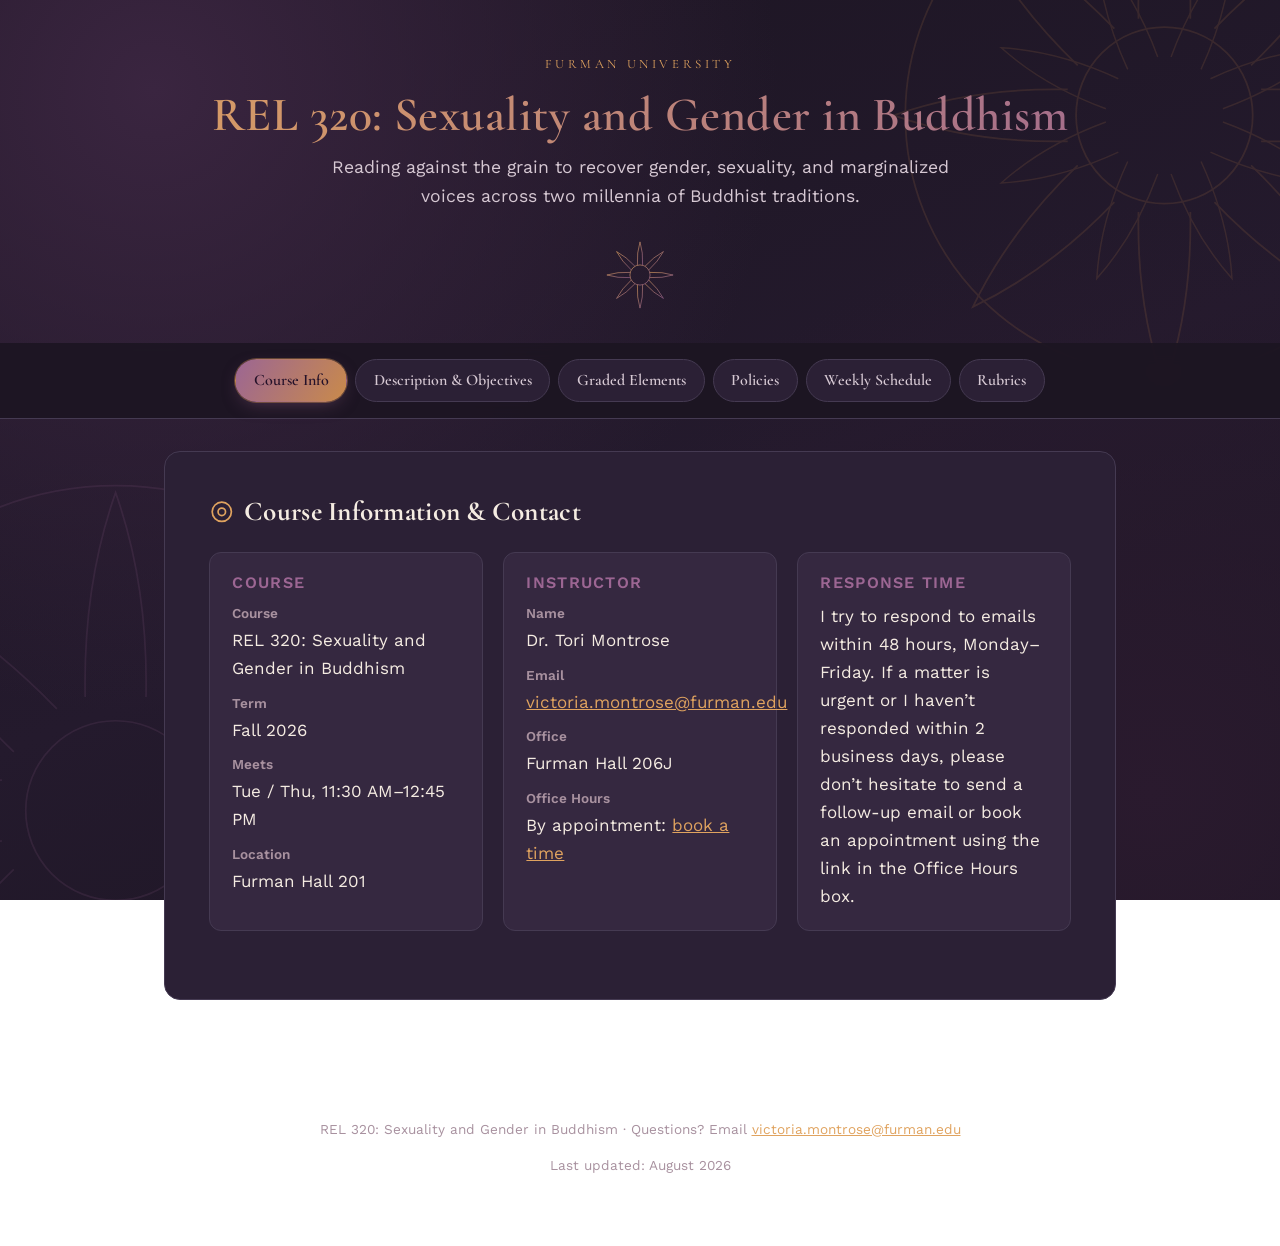
==== index.html @ c79bbfac "Highlight due-date mentions in yellow; change header label to Furman University" ====
<!DOCTYPE html>
<html lang="en">
<head>
<meta charset="UTF-8">
<meta name="viewport" content="width=device-width, initial-scale=1.0">
<title>REL 320: Sexuality and Gender in Buddhism — Course Syllabus</title>
<meta name="description" content="Syllabus for REL 320: Sexuality and Gender in Buddhism, Fall 2026.">

<link rel="preconnect" href="https://fonts.googleapis.com">
<link rel="preconnect" href="https://fonts.gstatic.com" crossorigin>
<link href="https://fonts.googleapis.com/css2?family=Cormorant+Garamond:wght@500;600;700&family=Work+Sans:wght@400;500;600&display=swap" rel="stylesheet">

<link rel="stylesheet" href="css/styles.css">
</head>
<body>

<a class="skip-link" href="#main-content">Skip to main content</a>

<!-- Decorative background: a layered lotus motif rendered as restrained
     line art. Purely visual, hidden from assistive tech. -->
<div class="mandala-decor" aria-hidden="true">
  <svg class="m1" viewBox="0 0 200 200" xmlns="http://www.w3.org/2000/svg" fill="none" stroke="currentColor" stroke-width="0.6">
    <circle cx="100" cy="100" r="30"/>
    <g>
      <path d="M91.20 67.16 Q90.54 34.78 100.00 8.00 Q109.46 34.78 108.80 67.16"/>
      <path d="M117.00 70.56 Q139.43 47.20 165.05 34.95 Q152.80 60.57 129.44 83.00"/>
      <path d="M132.84 91.20 Q165.22 90.54 192.00 100.00 Q165.22 109.46 132.84 108.80"/>
      <path d="M129.44 117.00 Q152.80 139.43 165.05 165.05 Q139.43 152.80 117.00 129.44"/>
      <path d="M108.80 132.84 Q109.46 165.22 100.00 192.00 Q90.54 165.22 91.20 132.84"/>
      <path d="M83.00 129.44 Q60.57 152.80 34.95 165.05 Q47.20 139.43 70.56 117.00"/>
      <path d="M67.16 108.80 Q34.78 109.46 8.00 100.00 Q34.78 90.54 67.16 91.20"/>
      <path d="M70.56 83.00 Q47.20 60.57 34.95 34.95 Q60.57 47.20 83.00 70.56"/>
    </g>
    <g stroke-width="0.5">
      <path d="M102.26 80.13 Q109.95 59.19 122.96 44.57 Q121.82 64.11 112.45 84.35"/>
      <path d="M115.65 87.55 Q135.89 78.18 155.43 77.04 Q140.81 90.05 119.87 97.74"/>
      <path d="M119.87 102.26 Q140.81 109.95 155.43 122.96 Q135.89 121.82 115.65 112.45"/>
      <path d="M112.45 115.65 Q121.82 135.89 122.96 155.43 Q109.95 140.81 102.26 119.87"/>
      <path d="M97.74 119.87 Q90.05 140.81 77.04 155.43 Q78.18 135.89 87.55 115.65"/>
      <path d="M84.35 112.45 Q64.11 121.82 44.57 122.96 Q59.19 109.95 80.13 102.26"/>
      <path d="M80.13 97.74 Q59.19 90.05 44.57 77.04 Q64.11 78.18 84.35 87.55"/>
      <path d="M87.55 84.35 Q78.18 64.11 77.04 44.57 Q90.05 59.19 97.74 80.13"/>
    </g>
    <circle cx="100" cy="100" r="88"/>
  </svg>
  <svg class="m2" viewBox="0 0 200 200" xmlns="http://www.w3.org/2000/svg" fill="none" stroke="currentColor" stroke-width="0.5">
    <circle cx="100" cy="100" r="26"/>
    <g>
      <path d="M91.20 67.16 Q90.54 34.78 100.00 8.00 Q109.46 34.78 108.80 67.16"/>
      <path d="M117.00 70.56 Q139.43 47.20 165.05 34.95 Q152.80 60.57 129.44 83.00"/>
      <path d="M132.84 91.20 Q165.22 90.54 192.00 100.00 Q165.22 109.46 132.84 108.80"/>
      <path d="M129.44 117.00 Q152.80 139.43 165.05 165.05 Q139.43 152.80 117.00 129.44"/>
      <path d="M108.80 132.84 Q109.46 165.22 100.00 192.00 Q90.54 165.22 91.20 132.84"/>
      <path d="M83.00 129.44 Q60.57 152.80 34.95 165.05 Q47.20 139.43 70.56 117.00"/>
      <path d="M67.16 108.80 Q34.78 109.46 8.00 100.00 Q34.78 90.54 67.16 91.20"/>
      <path d="M70.56 83.00 Q47.20 60.57 34.95 34.95 Q60.57 47.20 83.00 70.56"/>
    </g>
    <circle cx="100" cy="100" r="94"/>
  </svg>
</div>

<header class="site-header">
  <span class="site-header__eyebrow">Furman University</span>
  <h1>REL 320: Sexuality and Gender in Buddhism</h1>
  <p class="subtitle">Reading against the grain to recover gender, sexuality, and marginalized voices across two millennia of Buddhist traditions.</p>

  <svg class="ring-divider" viewBox="0 0 100 100" aria-hidden="true" xmlns="http://www.w3.org/2000/svg" fill="none" stroke="url(#lotusGrad)" stroke-width="1">
    <defs>
      <linearGradient id="lotusGrad" x1="0" y1="0" x2="1" y2="1">
        <stop offset="0%" stop-color="#e0a35f"/>
        <stop offset="100%" stop-color="#9c6693"/>
      </linearGradient>
    </defs>
    <circle cx="50" cy="50" r="14"/>
    <path d="M46.38 36.48 Q45.47 18.73 50.00 4.00 Q54.53 18.73 53.62 36.48"/>
    <path d="M57.00 37.88 Q68.91 24.68 82.53 17.47 Q75.32 31.09 62.12 43.00"/>
    <path d="M63.52 46.38 Q81.27 45.47 96.00 50.00 Q81.27 54.53 63.52 53.62"/>
    <path d="M62.12 57.00 Q75.32 68.91 82.53 82.53 Q68.91 75.32 57.00 62.12"/>
    <path d="M53.62 63.52 Q54.53 81.27 50.00 96.00 Q45.47 81.27 46.38 63.52"/>
    <path d="M43.00 62.12 Q31.09 75.32 17.47 82.53 Q24.68 68.91 37.88 57.00"/>
    <path d="M36.48 53.62 Q18.73 54.53 4.00 50.00 Q18.73 45.47 36.48 46.38"/>
    <path d="M37.88 43.00 Q24.68 31.09 17.47 17.47 Q31.09 24.68 43.00 37.88"/>
  </svg>
</header>

<!-- Tab navigation: WAI-ARIA tabs pattern. Arrow keys / Home / End move focus. -->
<nav class="tabs-nav" role="tablist" aria-label="Syllabus sections">
  <button type="button" role="tab" id="tab-info" aria-controls="panel-info" aria-selected="true" data-hash="info" tabindex="0" class="tab-btn">Course Info</button>
  <button type="button" role="tab" id="tab-description" aria-controls="panel-description" aria-selected="false" data-hash="description" tabindex="-1" class="tab-btn">Description &amp; Objectives</button>
  <button type="button" role="tab" id="tab-graded" aria-controls="panel-graded" aria-selected="false" data-hash="graded" tabindex="-1" class="tab-btn">Graded Elements</button>
  <button type="button" role="tab" id="tab-policies" aria-controls="panel-policies" aria-selected="false" data-hash="policies" tabindex="-1" class="tab-btn">Policies</button>
  <button type="button" role="tab" id="tab-schedule" aria-controls="panel-schedule" aria-selected="false" data-hash="schedule" tabindex="-1" class="tab-btn">Weekly Schedule</button>
  <button type="button" role="tab" id="tab-rubrics" aria-controls="panel-rubrics" aria-selected="false" data-hash="rubrics" tabindex="-1" class="tab-btn">Rubrics</button>
</nav>

<main id="main-content">

  <!-- ============================= TAB 1: COURSE INFO ============================= -->
  <section id="panel-info" class="tab-panel" role="tabpanel" aria-labelledby="tab-info" tabindex="0">
    <h2>
      <svg class="icon" viewBox="0 0 24 24" aria-hidden="true" fill="none" stroke="currentColor" stroke-width="1.6"><circle cx="12" cy="12" r="9"/><circle cx="12" cy="12" r="3.5"/></svg>
      Course Information &amp; Contact
    </h2>

    <div class="info-grid">
      <div class="info-card">
        <h3>Course</h3>
        <dl>
          <dt>Course</dt>
          <dd>REL 320: Sexuality and Gender in Buddhism</dd>
          <dt>Term</dt>
          <dd>Fall 2026</dd>
          <dt>Meets</dt>
          <dd>Tue / Thu, 11:30 AM&ndash;12:45 PM</dd>
          <dt>Location</dt>
          <dd>Furman Hall 201</dd>
        </dl>
      </div>

      <div class="info-card">
        <h3>Instructor</h3>
        <dl>
          <dt>Name</dt>
          <dd>Dr. Tori Montrose</dd>
          <dt>Email</dt>
          <dd><a href="mailto:victoria.montrose@furman.edu">victoria.montrose@furman.edu</a></dd>
          <dt>Office</dt>
          <dd>Furman Hall 206J</dd>
          <dt>Office Hours</dt>
          <dd>By appointment: <a href="https://vmontrose.youcanbook.me/">book a time</a></dd>
        </dl>
      </div>

      <div class="info-card">
        <h3>Response Time</h3>
        <p>I try to respond to emails within 48 hours, Monday&ndash;Friday. If a matter is urgent or I haven&rsquo;t responded within 2 business days, please don&rsquo;t hesitate to send a follow-up email or book an appointment using the link in the Office Hours box.</p>
      </div>
    </div>
  </section>

  <!-- ===================== TAB 2: DESCRIPTION & OBJECTIVES ===================== -->
  <section id="panel-description" class="tab-panel" role="tabpanel" aria-labelledby="tab-description" tabindex="0" hidden>
    <h2>
      <svg class="icon" viewBox="0 0 24 24" aria-hidden="true" fill="none" stroke="currentColor" stroke-width="1.6"><path d="M4 5h16M4 12h16M4 19h10"/></svg>
      Course Description &amp; Learning Outcomes
    </h2>

    <h3>Course Description</h3>
    <p>This course explores cultural, social, philosophical, and historical dimensions of sexuality and gender within Buddhist traditions across the globe. We examine sutras, novels, poetry, biographies, memoirs, art, and film that span over two millennia to investigate Buddhist approaches to gender and gender roles, understandings of femininity and masculinity, views on the body, ideas about family structures, desire, and sexuality. This course will also look at how contemporary Buddhists of color and LGBTQI+ Buddhists have grappled with issues of intersectionality and no-self in terms of their own identities. Examining these topics will often require us to read &ldquo;against the grain&rdquo; in order to mine for marginalized voices. Some guiding questions include: how does Buddhism reinforce, affirm, challenge, or complicate gender roles and understandings of sexuality in the broader cultural context? How are the Buddhist struggle for liberation and women&rsquo;s struggle for liberation from inequality and patriarchal oppression interconnected?</p>
    <p><em>Note: Prior coursework in Buddhism is not required to be successful in this course. We will be reviewing Buddhism&rsquo;s basic ideas and timeline of its development in the first few weeks of the course.</em></p>

    <h3>Course Texts</h3>
    <ul>
      <li><strong>Required:</strong> Alice Collett. <em>I Hear Her Words: An Introduction to Women in Buddhism</em>.</li>
      <li><strong>Recommended:</strong> C. Pierce Salguero. <a href="https://www.penguinrandomhouse.com/books/691081/buddhish-by-c-pierce-salguero/"><em>Buddhish: A Guide to the 20 Most Important Buddhist Ideas for the Curious and Skeptical</em></a>.</li>
    </ul>

    <h3>Learning Outcomes</h3>
    <ul class="obj-list">
      <li>We will be able to explain foundational aspects of Buddhism&rsquo;s central ideas &mdash; including ethics, liberatory frameworks, and practices &mdash; with an appreciation for the internal diversity of Buddhism in its various historical and global expressions.</li>
      <li>Using tools from a variety of disciplines used by Buddhist Studies scholars, we will be able to analyze, summarize, and compare Buddhist &ldquo;texts&rdquo; (a &ldquo;text&rdquo; includes practices, sites, and material objects), with a particular focus on the way in which gender and sexuality are represented, constructed, and reinforced within these texts.</li>
      <li>We will be able to articulate ways in which Buddhism reinforces, affirms, challenges, or complicates gender roles and understandings of sexuality in the broader cultural context Buddhism finds itself in.</li>
      <li>We will engage in critical self-reflection on our understanding and perception of Buddhism, gender, and sexuality as concepts and identify changes to that understanding over time, ultimately enhancing our ability to dialogue with members of different cultural and religious traditions.</li>
    </ul>
  </section>

  <!-- ===================== TAB 3: GRADED ELEMENTS ===================== -->
  <section id="panel-graded" class="tab-panel" role="tabpanel" aria-labelledby="tab-graded" tabindex="0" hidden>
    <h2>
      <svg class="icon" viewBox="0 0 24 24" aria-hidden="true" fill="none" stroke="currentColor" stroke-width="1.6"><path d="M4 19V5m5 14V9m5 10V3m5 16v-6"/></svg>
      Graded Elements
    </h2>
    <p class="lede">How your final grade is calculated, and what each element involves.</p>

    <h3>Grade Breakdown</h3>
    <div class="table-scroll">
      <table>
        <caption>Weighting of graded components toward your final course grade</caption>
        <thead>
          <tr><th scope="col">Component</th><th scope="col" class="num">Weight</th></tr>
        </thead>
        <tbody>
          <tr><td>Attendance and Engagement</td><td class="num">20%</td></tr>
          <tr><td>Engagement with Readings on Perusall</td><td class="num">15%</td></tr>
          <tr><td>Quizzes (3 &times; 10%)</td><td class="num">30%</td></tr>
          <tr><td>Reading and Reflection Journal (RRJ)</td><td class="num">15%</td></tr>
          <tr><td>Bhikkuni Ordination Game &mdash; Roles and Reflection Paper</td><td class="num">20%</td></tr>
        </tbody>
      </table>
    </div>

    <h3>Element Descriptions</h3>

    <div class="policy-block">
      <h3>Attendance and Engagement &mdash; 20%</h3>
      <p>Every semester of this course is unique to the combination of students that comprise it. For this reason, your presence is an essential part of the learning experience for yourself and all of us in the room with you. This course requires you to come prepared to share your questions, struggles, and ideas surrounding the readings and content we cover. Each student is expected to actively participate in all activities and discussions. There are several ways to demonstrate engagement including small group discussions, taking notes, large group discussions, polls. See the <a href="#policies">Policies tab</a> and the <a href="#rubrics">Engagement Rubric</a>.</p>
    </div>

    <div class="policy-block accent-plum">
      <h3>Engagement with Readings on Perusall &mdash; 15%</h3>
      <p>In addition to the course textbook, weekly readings will be posted to Perusall, which can be accessed through the course Moodle page. Prior to class, you will annotate the day&rsquo;s assigned reading with your comments, questions, observations, and reflections. Perusall comments are time stamped and must be made <strong>by 9pm the evening prior to class</strong> to receive credit. I value the quality of the annotation more than the quantity of annotations you make. Thoughtful responses to classmates&rsquo; comments or questions are also welcomed.</p>
    </div>

    <div class="policy-block">
      <h3>Quizzes &mdash; 30% (3 &times; 10%)</h3>
      <p>Quizzes are given in class (SOAR students should coordinate accommodated testing arrangements in advance). The quizzes change shape over the course of the term. The first quiz will be more multiple choice and term IDs; the second quiz and beyond will include those earlier elements but will also include text/image analysis and short answer/essay. A week before each quiz, you will be given a sheet with guidelines for how best to prepare for the upcoming quiz. Quiz 3 is the final quiz of the term; there is no separate quiz during the scheduled final exam period.</p>
    </div>

    <div class="policy-block accent-plum">
      <h3>Reading and Reflection Journal (RRJ) &mdash; 15%</h3>
      <p>A mix of in-class and at-home short written responses to a prompt about the readings. They will frame your thinking about the readings and help prepare you for in-class discussion or reflect on your learning. Bring your journal to class every day we meet. Unless you have an accommodation, these journals will be handwritten. Journals will be collected every few weeks to check for completion and graded for quality twice this semester. <strong>To be considered complete, each entry must be a minimum of 8 sentences long and must address the prompt.</strong> RRJs missed due to absence can be made up upon return to class. See the <a href="#rubrics">RRJ Rubric</a> for more about expectations.</p>
    </div>

    <div class="policy-block">
      <h3>Bhikkuni Ordination Game &mdash; Roles and Reflection Paper &mdash; 20%</h3>
      <p class="tbd">[Add details about this element here.]</p>
    </div>
  </section>

  <!-- ============================= TAB 4: POLICIES ============================= -->
  <section id="panel-policies" class="tab-panel" role="tabpanel" aria-labelledby="tab-policies" tabindex="0" hidden>
    <h2>
      <svg class="icon" viewBox="0 0 24 24" aria-hidden="true" fill="none" stroke="currentColor" stroke-width="1.6"><path d="M12 3l7 3v6c0 4.5-3 7.5-7 9-4-1.5-7-4.5-7-9V6l7-3z"/></svg>
      Course Policies
    </h2>
    <p class="lede">Please read these carefully &mdash; they explain how the class runs day to day.</p>

    <div class="policy-block">
      <h3>Commitment to an Inclusive and Accessible Learning Environment</h3>
      <p>In the spirit of Universal Design for Learning, I will strive to provide an environment that is equitable and conducive to achievement and learning for all students. I ask that we all be respectful of diverse opinions and of all class members, regardless of personal attribute, and that we all use inclusive language in written and oral work. I encourage persons with Student Office for Accessibility Resources (SOAR) accommodations or other needs that may impact your performance to meet with me promptly to make a plan for the semester.</p>
    </div>

    <div class="policy-block accent-plum">
      <h3>Policies on Absences and Late Submissions</h3>
      <p>Students are allowed <strong>3 free absences</strong> (roughly 10% of the total number of classes) regardless of the reason. I do not need you to email me or provide an explanation for these absences. These include absences due to illnesses, personal loss, athletics, religious observances, or any other reason. After 3 absences, your attendance and participation grade will be negatively impacted.</p>
      <p><strong>Late submissions</strong> following absences must be submitted on the day of return to class. Otherwise, late submissions of assignments or quizzes may be accepted for partial credit depending on the circumstances.</p>
    </div>

    <div class="policy-block">
      <h3>Statement on Academic Integrity</h3>
      <p>Per <a href="https://policies.furman.edu//view.php?policy=584">Section 121.5 of Furman&rsquo;s University Policy</a>, &ldquo;All forms of academic misconduct including cheating, plagiarism, misrepresentation, and unacceptable collaboration are violations of Furman&rsquo;s academic integrity standard. Examples and explanations may be found elsewhere in official university documents (e.g., The Student Handbook and the academic integrity portion of the Furman University website).&rdquo;</p>
      <p><strong>Please note:</strong> Students who are suspected of submitting writing produced in any part by an AI system will be subjected to review by the Academic Discipline Committee. For more information on Generative Artificial Intelligence use in this class, see the Use of Generative Artificial Intelligence (AI) policy below.</p>
      <p><strong>Note:</strong> Typed assignments must be drafted in a word processor such as Microsoft Word (using the Auto Save to OneDrive feature) or Google Docs that records the document&rsquo;s time-stamped edit history. This edit history, along with TurnItIn&rsquo;s AI detection software, are some of the tools used in assessing cases of AI-related academic integrity concerns. Accordingly, the use of Grammarly and other word processors that rely heavily on AI-based writing suggestions is strongly discouraged.</p>
      <p>It is always better to get a zero on an assignment rather than submitting something that violates the university&rsquo;s academic integrity policy, which usually results in far worse consequences.</p>
    </div>

    <div class="policy-block accent-plum">
      <h3>Course Activity Recordings</h3>
      <p>Furman University prohibits the recording of classes by students without obtaining prior, written permission of the instructor, except in cases where Furman permits a qualified student with a documented disability to record classes as a reasonable accommodation. Students are advised of this policy in the Student Handbook. Under no circumstances should recorded classes be used in any way that denigrates and/or decontextualizes the instructor or any student whose class remarks are recorded. Unauthorized dissemination of any recorded classroom proceedings, including distribution for compensation, is strictly prohibited. The improper sharing of recorded material by students or others may constitute a violation of U.S. copyright law and is a violation of campus policy.</p>
    </div>

    <div class="policy-block">
      <h3>Use of Generative Artificial Intelligence (AI)</h3>
      <p>This is a &ldquo;No, But&rdquo; course. This means that generative AI tools are <strong>generally prohibited</strong> unless explicitly permitted for specific assignments or activities.</p>
      <ul>
        <li>AI tools cannot be used to generate anything, in part or in whole, that is submitted with a student&rsquo;s name on it for credit, unless the instructor explicitly permits it for an assignment.</li>
        <li>Specific assignments may incorporate AI tools for specific learning objectives.</li>
        <li>When AI use is allowed, assignment instructions will identify which tools are allowed and to what extent they may be used.</li>
        <li>In cases of uncertainty, students should assume that no AI tool is allowed.</li>
      </ul>
      <p><strong>When AI is NOT Permitted:</strong></p>
      <p>Generative AI tools that write text for you (such as ChatGPT, Microsoft Copilot, and Canva) are prohibited for these assignments. Violations will be considered academic misconduct.</p>
      <p><strong>When AI IS Permitted:</strong></p>
      <p>If AI use is permitted for a specific assignment or activity, it will be clearly stated in the assignment or activity instructions. These instructions will specify:</p>
      <ul>
        <li>What AI tools you may use</li>
        <li>How you may use them</li>
        <li>How you must acknowledge your use</li>
      </ul>
      <p>Even when AI is permitted:</p>
      <ul>
        <li>You are responsible for verifying the accuracy of any AI-generated content</li>
        <li>You must acknowledge your use of AI as instructed</li>
        <li>You cannot upload copyrighted materials (textbooks, instructor notes, slides) to AI without express permission</li>
      </ul>
      <p><strong>Grammar and Spell Check Tools:</strong></p>
      <ul>
        <li>You may use your word processor&rsquo;s native spelling and grammar checker (e.g., built-in tools in Word or Google Docs that are not LLM-based) only to identify sentence-level issues. Allowing these tools to rewrite parts of sentences, whole sentences, or paragraphs is not acceptable. You do not need to cite the use of these standard tools.</li>
        <li>You may not use Grammarly or similar third-party writing assistants, as these tools often provide more intervention than is appropriate for this course.</li>
      </ul>
      <p><strong>When in Doubt, Ask!</strong></p>
      <p>If you are uncertain whether AI use is permitted for a specific assignment or activity, ask me before you use it. If you have questions about what constitutes plagiarism or academic misconduct, consult me before it&rsquo;s too late!</p>
      <p>The penalty for academic integrity violations is an F for the assignment or, in case of multiple violations, an F for the course.</p>
    </div>

    <div class="policy-block accent-plum">
      <h3>Nondiscrimination Policy and Sexual Misconduct</h3>
      <p>Furman University and its faculty are committed to supporting our students and seeking an environment that is free of bias, discrimination, and harassment. Furman does not unlawfully discriminate on the basis of race, color, national origin, sex, sexual orientation, gender identity, pregnancy, disability, age, religion, veteran status, or any other characteristic or status protected by applicable local, state, or federal law in admission, treatment, or access to, or employment in, its programs and activities.</p>
      <p>If you have encountered any form of discrimination or harassment, including sexual misconduct (e.g. sexual assault, sexual harassment or gender-based harassment, sexual exploitation or intimidation, stalking, intimate partner violence), we encourage you to report this to the institution. If you wish to report such an incident of misconduct, you may contact Furman&rsquo;s Title IX Coordinator, Melissa Nichols (Trone Center, Suite 215; <a href="mailto:Melissa.nichols@furman.edu">Melissa.nichols@furman.edu</a>; 864.294.2221).</p>
      <p>If you would like to speak with someone who can advise you but maintain complete confidentiality, you can talk with a counselor, a professional in the Student Health Center, or someone in the Office of Spiritual Life. If you speak with a faculty member, understand that as a mandated reporter of the University, the faculty member MUST report to the University&rsquo;s Title IX Coordinator what you share to help ensure that your safety and welfare are being addressed, consistent with the requirements of the law. However, unless there is an ongoing safety risk to you or to the Furman community, you will determine whether the university initiates any formal process. You are entitled to supportive measures (such as a no contact order or academic accommodations) regardless of whether you decide to initiate a formal process.</p>
      <p>Additional information about Furman&rsquo;s Sexual Misconduct Policy, how to report sexual misconduct, and your rights can be found at the Furman Title IX webpage at <a href="https://www.furman.edu/titleix">www.furman.edu/titleix</a>. You do not have to go through the experience alone.</p>
    </div>
  </section>

  <!-- ============================= TAB 5: WEEKLY SCHEDULE ============================= -->
  <section id="panel-schedule" class="tab-panel" role="tabpanel" aria-labelledby="tab-schedule" tabindex="0" hidden>
    <h2>
      <svg class="icon" viewBox="0 0 24 24" aria-hidden="true" fill="none" stroke="currentColor" stroke-width="1.6"><rect x="3" y="5" width="18" height="16" rx="2"/><path d="M3 10h18M8 3v4M16 3v4"/></svg>
      Weekly Schedule
    </h2>
    <p class="lede">Subject to change &mdash; announced updates will always take precedence over this page.</p>

    <div class="editor-note">
      <strong>Editing tip:</strong> Dates below follow Furman&rsquo;s official Fall 2026 calendar (classes Aug 25&ndash;Dec 8; Fall Break Oct 12&ndash;13; Thanksgiving Nov 25&ndash;27). Last year&rsquo;s &ldquo;Wellness Day&rdquo; class cancellation isn&rsquo;t reflected here since the Fall 2026 date wasn&rsquo;t available &mdash; add it if/when announced. Session 28 (Thu 12/3) is still an open final-project work day &mdash; add your plans for it.
    </div>

    <div class="table-scroll">
      <table class="schedule-table">
        <caption>Class-by-class schedule</caption>
        <colgroup>
          <col class="col-num">
          <col class="col-date">
          <col class="col-unit">
          <col class="col-reading">
          <col class="col-notes">
        </colgroup>
        <thead>
          <tr>
            <th scope="col">#</th>
            <th scope="col">Date</th>
            <th scope="col">Unit Theme</th>
            <th scope="col">Reading</th>
            <th scope="col">Due/Notes</th>
          </tr>
        </thead>
        <tbody>
          <tr><td>1</td><td>Tue. 8/25</td><td>Framing Gender and Buddhism</td><td>&mdash;</td><td></td></tr>
          <tr><td>2</td><td>Thu. 8/27</td><td>Framing Gender and Buddhism</td><td>Chapters 1&ndash;4 of <em>Buddhish</em> (scanned)</td><td></td></tr>
          <tr><td>3</td><td>Tue. 9/1</td><td>Framing Gender and Buddhism</td><td>Watch PBS Doc, <em>The Buddha</em>. Try to find any and all references to women in this film.</td><td></td></tr>
          <tr><td>4</td><td>Thu. 9/3</td><td>Framing Gender and Buddhism</td><td>Collett, &ldquo;Introduction&rdquo;</td><td></td></tr>
          <tr><td>5</td><td>Tue. 9/8</td><td>Framing Gender and Buddhism</td><td>Collett, Chapter 1 &ldquo;Buddhism and Gender Equality&rdquo;</td><td></td></tr>
          <tr><td>6</td><td>Thu. 9/10</td><td>Karma, Rebirth, and Gender</td><td>Collett, Chapter 2 &ldquo;Women in Buddhist Texts&rdquo;</td><td>Quiz 1 guidelines distributed</td></tr>
          <tr><td>7</td><td>Tue. 9/15</td><td>Karma, Rebirth, and Gender</td><td>Powers, <em>A Bull of a Man</em>, Ch. 1: &ldquo;The Ultimate Man&rdquo;</td><td></td></tr>
          <tr><td>8</td><td>Thu. 9/17</td><td>Karma, Rebirth, and Gender</td><td>Quiz 1 and reading from The <em>Therigatha</em></td><td>In-class Quiz 1</td></tr>
          <tr><td>9</td><td>Tue. 9/22</td><td>Karma, Rebirth, and Gender</td><td>Group 1: Ohnuma, &ldquo;&lsquo;Short-Lived&rsquo; versus &lsquo;Long-Standing&rsquo;: Maya and Mahaprajapati Compared,&rdquo; in <em>Ties that Bind</em> (113&ndash;133)<br>Group 2: Engelmajer, &ldquo;&lsquo;Like a Mother Her Only Child&rsquo;: Mothering in the Pali Canon&rdquo;</td><td></td></tr>
          <tr><td>10</td><td>Thu. 9/24</td><td>Liberation, Gender, and Sexuality</td><td>Collett, Chapter 3 &ldquo;Gender and Buddhist Doctrine&rdquo;<br>In class we will read portions of the Lotus Sutra, &ldquo;The Naga King&rsquo;s Daughter&rdquo; and Ohnuma, &ldquo;R&#363;py&#257;vat&#299; Gives Away Her Breasts&rdquo;</td><td></td></tr>
          <tr><td>11</td><td>Tue. 9/29</td><td>Liberation, Gender, and Sexuality</td><td>Balkwill, &ldquo;Why does a woman need to become a man in order to become a Buddha?: Past investigations, new leads&rdquo;<br>Blair, &ldquo;Mothers of the Buddhas: Transforming Women into Buddhas&rdquo;</td><td></td></tr>
          <tr><td>12</td><td>Thu. 10/1</td><td>Liberation, Gender, and Sexuality</td><td>Gyatso, &ldquo;Sex&rdquo; in <em>Critical Terms for the Study of Buddhism</em> (p. 271&ndash;290)<br>In class we will read the Vasumitra chapter from the <em>Avatamsaka Sutra</em></td><td>Quiz 2 guidelines distributed</td></tr>
          <tr><td>13</td><td>Tue. 10/6</td><td>Liberation, Gender, and Sexuality</td><td>Li, &ldquo;Dancing Guanyin&rdquo;<br>Collett, Ch. 4 &ldquo;Portraits of Buddhist Women&rdquo; p. 109&ndash;129</td><td></td></tr>
          <tr><td>14</td><td>Thu. 10/8</td><td>Liberation, Gender, and Sexuality</td><td>&mdash;</td><td>In-class Quiz 2</td></tr>
          <tr><td>15</td><td>Thu. 10/15</td><td>Women&rsquo;s Agency and Power in Buddhist History</td><td>In class, we will watch <em>To the Land of Bliss</em></td><td></td></tr>
          <tr><td>16</td><td>Tue. 10/20</td><td>Women&rsquo;s Agency and Power in Buddhist History</td><td>Collett, Ch. 6: &ldquo;Deities, Teachers, Lineages: Central and East Asia&rdquo; p. 159&ndash;186</td><td></td></tr>
          <tr><td>17</td><td>Thu. 10/22</td><td>Women&rsquo;s Agency and Power in Buddhist History</td><td>Introduction from <em>The Tara Tantra</em>, trans. Susan Landesman</td><td></td></tr>
          <tr><td>18</td><td>Tue. 10/27</td><td>Women&rsquo;s Agency and Power in Buddhist History</td><td>Read Gayley, &ldquo;Gendered Hagiography in Tibet&rdquo;</td><td></td></tr>
          <tr><td>19</td><td>Thu. 10/29</td><td>Women&rsquo;s Agency and Power in Buddhist History</td><td>Kim Iryop, <em>Reflections of a Zen Buddhist Nun</em><br>Remember we read about Kim Iryop briefly in Collett&rsquo;s Ch. 6 &mdash; please read the instructor comments on the Perusall PDF for more context.</td><td></td></tr>
          <tr><td>20</td><td>Tue. 11/3</td><td>Women&rsquo;s Agency and Power in Buddhist History</td><td>&mdash;</td><td></td></tr>
          <tr><td>21</td><td>Thu. 11/5</td><td>Women&rsquo;s Agency and Power in Buddhist History</td><td>&mdash;</td><td></td></tr>
          <tr><td>22</td><td>Tue. 11/10</td><td>Identity in Contemporary Buddhism</td><td>LGBTQI+ Buddhists in Asia &mdash; Kodo Nishimura</td><td>Quiz 3 guidelines distributed</td></tr>
          <tr><td>23</td><td>Thu. 11/12</td><td>Identity in Contemporary Buddhism</td><td>LGBTQI+ Buddhists in the U.S. &mdash; Zenju Earthlyn Manuel, <em>The Way of Tenderness: Awakening Through Race, Sexuality, and Gender</em> (excerpt)<br>In class we will read/watch Lama Rod Owens (excerpt from <em>The New Saints</em>)</td><td></td></tr>
          <tr><td>24</td><td>Tue. 11/17</td><td>Identity in Contemporary Buddhism</td><td>Watch: <em>The Buddha&rsquo;s Forgotten Nuns</em> (documentary)</td><td><mark>Quiz 3 in-class</mark></td></tr>
          <tr><td>25</td><td>Thu. 11/19</td><td>Identity in Contemporary Buddhism</td><td>Read Mrozik, &ldquo;Sri Lankan Buddhist Nuns: Complicating the Debate over Ordination&rdquo;</td><td></td></tr>
          <tr><td>26</td><td>Tue. 11/24</td><td>Identity in Contemporary Buddhism</td><td>Watch: Jeong Kwan episode of <em>Chef&rsquo;s Table</em> on Netflix. RRJ: compare and contrast Jeong Kwan to Qiyuan Xinggang and Chiyo-ni (from Collett).</td><td></td></tr>
          <tr><td>27</td><td>Tue. 12/1</td><td>Identity in Contemporary Buddhism</td><td>Read Battaglia, &ldquo;Becoming Bhikkuni&rdquo;<br>In class we will read a Tricycle article on the Thai Bhikkhuni Sangha</td><td></td></tr>
          <tr><td>28</td><td>Thu. 12/3</td><td>Final Project</td><td><p class="tbd">[Add plans for this final-project work session.]</p></td><td></td></tr>
          <tr><td>29</td><td>Tue. 12/8</td><td>LDOC / Debrief</td><td><mark>Final project written in class</mark></td><td><mark>RRJs due</mark></td></tr>
        </tbody>
      </table>
    </div>
  </section>

  <!-- ============================= TAB 6: RUBRICS ============================= -->
  <section id="panel-rubrics" class="tab-panel" role="tabpanel" aria-labelledby="tab-rubrics" tabindex="0" hidden>
    <h2>
      <svg class="icon" viewBox="0 0 24 24" aria-hidden="true" fill="none" stroke="currentColor" stroke-width="1.6"><rect x="3" y="4" width="18" height="16" rx="2"/><path d="M3 10h18M9 4v16"/></svg>
      Engagement &amp; RRJ Rubrics
    </h2>
    <p class="lede">General rubrics that apply across the semester. A rubric for the Bhikkuni Ordination Game reflection paper will be added here once finalized.</p>

    <h3>Engagement Rubric</h3>
    <p>Each class, your engagement will be assessed using the following scale:</p>

    <div class="policy-block">
      <h3>A-level</h3>
      <ul>
        <li>Prepared to ask and answer questions, in writing or orally, based on assigned readings;</li>
        <li>Prepared with any required assignments;</li>
        <li>Focused on classroom discussions and activities (i.e., not using technology unless it aids in classroom discussion or activities, not conducting side conversations, not engaging in behaviors that disrupt the focus of others);</li>
        <li>Fully engaged in all in-class activities;</li>
        <li>Fully attentive when others are speaking; and</li>
        <li>Fully attentive to your own contributions, which includes&hellip;
          <ul>
            <li>giving others the space and time to contribute;</li>
            <li>understanding that others come to our classroom with different experiences than your own; and</li>
            <li>being open to learning, including learning from your own mistakes.</li>
          </ul>
        </li>
      </ul>
    </div>

    <div class="policy-block accent-plum">
      <h3>B-level</h3>
      <ul>
        <li>Mostly prepared to ask and answer questions, in writing or orally, based on assigned readings;</li>
        <li>Prepared with any required assignments;</li>
        <li>Mostly focused on classroom discussions and activities (i.e., not using technology unless it aids in classroom discussion or activities, not conducting side conversations, not engaging in behaviors that disrupt the focus of others);</li>
        <li>Mostly engaged in all in-class activities;</li>
        <li>Mostly attentive when others are speaking; and</li>
        <li>Mostly attentive to your own contributions, which includes&hellip;
          <ul>
            <li>giving others the space and time to contribute;</li>
            <li>understanding that others come to our classroom with different experiences than your own; and</li>
            <li>being open to learning, including learning from your own mistakes.</li>
          </ul>
        </li>
      </ul>
    </div>

    <div class="policy-block">
      <h3>C&ndash;D level</h3>
      <ul>
        <li>Arrived more than 5 minutes late and/or left before the end of class;</li>
        <li>Not prepared to ask and answer questions, in writing or orally, based on assigned readings;</li>
        <li>Not prepared with some or any required assignments;</li>
        <li>Not focused on classroom discussions and activities (i.e., using technology in ways other than for use in classroom discussion or activities, conducting side conversations, engaging in behaviors that disrupt the focus of others);</li>
        <li>Not engaged in all in-class activities;</li>
        <li>Not attentive when others are speaking; OR</li>
        <li>Not attentive to your own contributions, which includes&hellip;
          <ul>
            <li>Not giving others the space and time to contribute;</li>
            <li>Not understanding that others come to our classroom with different experiences than your own; and</li>
            <li>Not being open to learning, including learning from your own mistakes.</li>
          </ul>
        </li>
      </ul>
    </div>

    <h3>Reading and Reflection Journal (RRJ) Rubric</h3>
    <div class="table-scroll">
      <table>
        <caption>RRJ scoring criteria, out of 10 points total</caption>
        <thead>
          <tr><th scope="col">Element</th><th scope="col">Aspects</th><th scope="col" class="num">Points</th></tr>
        </thead>
        <tbody>
          <tr><td>1. Comprehension</td><td>Demonstrates clear understanding of the assigned readings; accurately represents key concepts and ideas</td><td class="num">0&ndash;2</td></tr>
          <tr><td>2. Analysis</td><td>Goes beyond summary to provide insightful analysis; applies relevant analytical frameworks when appropriate</td><td class="num">0&ndash;2</td></tr>
          <tr><td>3. Depth of Reflection</td><td>Engages in meaningful personal reflection; connects ideas to own experiences or perspectives</td><td class="num">0&ndash;1</td></tr>
          <tr><td>4. Creativity</td><td>Responds imaginatively to creative prompts; demonstrates original thinking</td><td class="num">0&ndash;1</td></tr>
          <tr><td>5. Critical Thinking</td><td>Evaluates ideas critically; considers multiple perspectives</td><td class="num">0&ndash;1</td></tr>
          <tr><td>6. Connection-Making</td><td>Links concepts across different readings or topics; identifies broader implications or applications</td><td class="num">0&ndash;1</td></tr>
          <tr><td>7. Intellectual Curiosity</td><td>Raises thought-provoking questions; explores ideas beyond the immediate scope of the prompt</td><td class="num">0&ndash;1</td></tr>
          <tr><td>8. Evidence of Preparation</td><td>References specific details from assigned readings; shows thorough engagement with course materials</td><td class="num">0&ndash;1</td></tr>
          <tr><td><strong>Total</strong></td><td></td><td class="num"><strong>/10</strong></td></tr>
        </tbody>
      </table>
    </div>
  </section>

</main>

<footer class="site-footer">
  <p>REL 320: Sexuality and Gender in Buddhism &middot; Questions? Email <a href="mailto:victoria.montrose@furman.edu">victoria.montrose@furman.edu</a></p>
  <p>Last updated: <!-- EDIT: update this date whenever you revise the syllabus -->August 2026</p>
</footer>

<script src="js/tabs.js"></script>
</body>
</html>
---- css/styles.css ----
/* ==========================================================================
   REL 320: Sexuality and Gender in Buddhism — Stylesheet
   Theme: plum / copper, with a layered lotus-petal motif rendered as
   restrained line art — a recurring image across the figures this course
   studies (Tara, Guanyin, female bodhisattvas) without leaning on
   gendered color cliché.
   Edit the CSS custom properties in :root to retheme the whole site.
   ========================================================================== */

:root {
  /* ---- Color palette ---- */
  --bg-deep: #1c1522;
  --bg-mid: #241a2d;
  --bg-panel: #2b2035;
  --bg-panel-alt: #352840;
  --ink: #f5ece2;
  --ink-soft: #d6c8d3;
  --ink-muted: #a8919f;
  --copper: #c98a4b;
  --copper-strong: #e0a35f;
  --plum: #7d4f74;
  --plum-strong: #9c6693;
  --line: #453a52;
  --focus-ring: #ffcf5c;

  /* ---- Type ---- */
  --font-display: "Cormorant Garamond", "Iowan Old Style", Georgia, serif;
  --font-body: "Work Sans", system-ui, -apple-system, "Segoe UI", sans-serif;

  /* ---- Layout ---- */
  --max-width: 62rem;
  --radius: 1rem;
  --gap: 1.5rem;
}

/* ---- Reset & base ---- */
*,
*::before,
*::after {
  box-sizing: border-box;
}

html {
  scroll-behavior: smooth;
}

@media (prefers-reduced-motion: reduce) {
  html {
    scroll-behavior: auto;
  }
  *,
  *::before,
  *::after {
    animation-duration: 0.001ms !important;
    animation-iteration-count: 1 !important;
    transition-duration: 0.001ms !important;
  }
}

body {
  margin: 0;
  min-height: 100vh;
  font-family: var(--font-body);
  font-size: 1.0625rem;
  line-height: 1.65;
  color: var(--ink);
  background:
    radial-gradient(circle at 12% 10%, #3a2540 0%, transparent 45%),
    radial-gradient(circle at 90% 88%, #2a1a2e 0%, transparent 42%),
    linear-gradient(160deg, var(--bg-deep) 0%, var(--bg-mid) 55%, var(--bg-deep) 100%);
  background-attachment: fixed;
}

h1,
h2,
h3,
h4 {
  font-family: var(--font-display);
  line-height: 1.2;
  color: var(--ink);
  letter-spacing: 0.01em;
}

a {
  color: var(--copper-strong);
}

a:hover,
a:focus-visible {
  color: var(--copper);
}

/* ---- Visible focus for all interactive elements (a11y) ---- */
a:focus-visible,
button:focus-visible,
[tabindex]:focus-visible {
  outline: 3px solid var(--focus-ring);
  outline-offset: 3px;
  border-radius: 0.25rem;
}

/* ---- Skip link ---- */
.skip-link {
  position: absolute;
  left: 1rem;
  top: -4rem;
  background: var(--focus-ring);
  color: #2a1a06;
  padding: 0.75rem 1.25rem;
  border-radius: 0.5rem;
  font-weight: 700;
  z-index: 100;
  transition: top 0.2s ease;
}

.skip-link:focus {
  top: 1rem;
}

/* ---- Decorative lotus background (aria-hidden, purely visual) ---- */
.mandala-decor {
  position: fixed;
  inset: 0;
  z-index: 0;
  pointer-events: none;
  overflow: hidden;
}

.mandala-decor svg {
  position: absolute;
  opacity: 0.14;
  color: var(--copper);
}

.mandala-decor .m1 {
  top: -14vw;
  right: -14vw;
  width: 46vw;
  height: 46vw;
  animation: spin-slow 200s linear infinite;
}

.mandala-decor .m2 {
  bottom: -20vw;
  left: -18vw;
  width: 54vw;
  height: 54vw;
  color: var(--plum-strong);
  animation: spin-slow-reverse 240s linear infinite;
}

@keyframes spin-slow {
  from {
    transform: rotate(0deg);
  }
  to {
    transform: rotate(360deg);
  }
}

@keyframes spin-slow-reverse {
  from {
    transform: rotate(0deg);
  }
  to {
    transform: rotate(-360deg);
  }
}

/* ---- Page shell ---- */
.site-header {
  position: relative;
  z-index: 1;
  padding: 3rem 1.5rem 2rem;
  text-align: center;
}

.site-header__eyebrow {
  display: inline-block;
  font-family: var(--font-display);
  text-transform: uppercase;
  letter-spacing: 0.28em;
  font-size: 0.8rem;
  color: var(--copper-strong);
  margin-bottom: 0.75rem;
}

.site-header h1 {
  font-size: clamp(1.9rem, 4.5vw, 3rem);
  margin: 0 0 0.5rem;
  font-weight: 600;
  background: linear-gradient(90deg, var(--copper-strong) 0%, var(--plum-strong) 100%);
  -webkit-background-clip: text;
  background-clip: text;
  color: transparent;
}

.site-header p.subtitle {
  color: var(--ink-soft);
  font-size: 1.1rem;
  max-width: 40rem;
  margin: 0 auto;
}

.ring-divider {
  display: block;
  margin: 1.75rem auto 0;
  width: 4.5rem;
  height: 4.5rem;
  opacity: 0.9;
}

main {
  position: relative;
  z-index: 1;
  max-width: var(--max-width);
  margin: 0 auto;
  padding: 0 1.25rem 4rem;
}

/* ---- Tabs ---- */
.tabs-nav {
  position: sticky;
  top: 0;
  z-index: 10;
  display: flex;
  flex-wrap: wrap;
  gap: 0.5rem;
  justify-content: center;
  padding: 1rem 0.75rem;
  margin-bottom: 2rem;
  background: rgba(28, 21, 34, 0.88);
  backdrop-filter: blur(10px);
  border-bottom: 1px solid var(--line);
}

.tab-btn {
  font-family: var(--font-display);
  font-size: 1rem;
  font-weight: 600;
  color: var(--ink-soft);
  background: var(--bg-panel);
  border: 1px solid var(--line);
  padding: 0.65rem 1.1rem;
  border-radius: 999px;
  cursor: pointer;
  transition: background 0.15s ease, color 0.15s ease, transform 0.15s ease, border-color 0.15s ease;
}

.tab-btn:hover {
  border-color: var(--copper-strong);
  color: var(--ink);
}

.tab-btn[aria-selected="true"] {
  background: linear-gradient(120deg, var(--plum-strong), var(--copper));
  color: #241129;
  border-color: transparent;
  box-shadow: 0 0 0 1px rgba(201, 138, 75, 0.4), 0 6px 18px -6px rgba(125, 79, 116, 0.6);
}

/* ---- Panels ---- */
.tab-panel {
  background: var(--bg-panel);
  border: 1px solid var(--line);
  border-radius: var(--radius);
  padding: clamp(1.5rem, 4vw, 2.75rem);
  animation: fade-in 0.25s ease;
}

@keyframes fade-in {
  from {
    opacity: 0;
    transform: translateY(6px);
  }
  to {
    opacity: 1;
    transform: translateY(0);
  }
}

.tab-panel:focus-visible {
  outline: 3px solid var(--focus-ring);
  outline-offset: 4px;
}

.tab-panel h2 {
  font-size: 1.7rem;
  margin-top: 0;
  display: flex;
  align-items: center;
  gap: 0.6rem;
}

.tab-panel h2 .icon {
  width: 1.6rem;
  height: 1.6rem;
  flex-shrink: 0;
  color: var(--copper-strong);
}

.tab-panel h3 {
  font-size: 1.2rem;
  color: var(--copper-strong);
  margin-top: 2.25rem;
  margin-bottom: 0.75rem;
  border-top: 1px dashed var(--line);
  padding-top: 1.75rem;
}

.tab-panel > h3:first-of-type {
  border-top: none;
  padding-top: 0;
  margin-top: 1.5rem;
}

.tab-panel p {
  color: var(--ink-soft);
}

.lede {
  font-size: 1.05rem;
  color: var(--ink);
}

/* ---- Info cards (course info / contact) ---- */
.info-grid {
  display: grid;
  grid-template-columns: repeat(auto-fit, minmax(15rem, 1fr));
  gap: 1.25rem;
  margin: 1.5rem 0;
}

.info-card {
  background: var(--bg-panel-alt);
  border: 1px solid var(--line);
  border-radius: 0.75rem;
  padding: 1.25rem 1.4rem;
}

.info-card h3 {
  margin: 0 0 0.6rem;
  padding: 0;
  border: none;
  font-size: 1rem;
  text-transform: uppercase;
  letter-spacing: 0.08em;
  color: var(--plum-strong);
  font-family: var(--font-body);
  font-weight: 600;
}

.info-card p,
.info-card ul {
  margin: 0;
  color: var(--ink);
}

.info-card dl {
  margin: 0;
}

.info-card dt {
  font-weight: 600;
  color: var(--ink-muted);
  font-size: 0.85rem;
  margin-top: 0.6rem;
}

.info-card dt:first-child {
  margin-top: 0;
}

.info-card dd {
  margin: 0.1rem 0 0;
  color: var(--ink);
}

/* ---- Lists ---- */
.obj-list,
.tab-panel ul,
.tab-panel ol {
  padding-left: 1.4rem;
  color: var(--ink-soft);
}

.obj-list li,
.tab-panel li {
  margin-bottom: 0.55rem;
}

.tag-list {
  list-style: none;
  padding: 0;
  display: flex;
  flex-wrap: wrap;
  gap: 0.5rem;
}

.tag-list li {
  background: rgba(201, 138, 75, 0.12);
  border: 1px solid rgba(201, 138, 75, 0.35);
  color: var(--copper-strong);
  padding: 0.3rem 0.8rem;
  border-radius: 999px;
  font-size: 0.85rem;
  margin: 0;
}

/* ---- Tables (grading, schedule, rubric) ---- */
.table-scroll {
  overflow-x: auto;
  margin: 1.25rem 0 2rem;
  border: 1px solid var(--line);
  border-radius: 0.75rem;
}

table {
  border-collapse: collapse;
  width: 100%;
  min-width: 34rem;
  font-size: 0.95rem;
}

caption {
  text-align: left;
  padding: 0.9rem 1rem 0.5rem;
  color: var(--ink-muted);
  font-size: 0.85rem;
  font-style: italic;
}

th,
td {
  text-align: left;
  padding: 0.75rem 1rem;
  border-bottom: 1px solid var(--line);
  vertical-align: top;
}

thead th {
  background: var(--bg-panel-alt);
  color: var(--plum-strong);
  font-family: var(--font-display);
  text-transform: uppercase;
  font-size: 0.8rem;
  letter-spacing: 0.06em;
  position: sticky;
  top: 0;
}

tbody tr:last-child td {
  border-bottom: none;
}

tbody tr:hover {
  background: rgba(201, 138, 75, 0.06);
}

td.num,
th.num {
  text-align: right;
  white-space: nowrap;
}

/* ---- Weekly schedule table: fixed columns, Reading widest ---- */
table.schedule-table {
  table-layout: fixed;
  min-width: 62rem;
}

table.schedule-table .col-num {
  width: 3rem;
}

table.schedule-table .col-date {
  width: 8rem;
}

table.schedule-table .col-unit {
  width: 12rem;
}

table.schedule-table .col-reading {
  width: 22rem;
}

table.schedule-table .col-notes {
  width: 12rem;
}

table.schedule-table td,
table.schedule-table th {
  overflow-wrap: break-word;
}

/* ---- Policy accordion-like blocks ---- */
.policy-block {
  background: var(--bg-panel-alt);
  border: 1px solid var(--line);
  border-left: 4px solid var(--copper);
  border-radius: 0.5rem;
  padding: 1.1rem 1.4rem;
  margin-bottom: 1.25rem;
}

.policy-block h3 {
  margin: 0 0 0.5rem;
  padding: 0;
  border: none;
  font-size: 1.1rem;
}

.policy-block p:last-child {
  margin-bottom: 0;
}

.policy-block.accent-plum {
  border-left-color: var(--plum-strong);
}

/* ---- Callouts for editable placeholder guidance ---- */
.editor-note {
  background: rgba(201, 138, 75, 0.12);
  border: 1px dashed var(--focus-ring);
  color: #ffe3a3;
  border-radius: 0.6rem;
  padding: 0.85rem 1.1rem;
  font-size: 0.9rem;
  margin: 1.25rem 0;
}

.editor-note strong {
  color: var(--copper-strong);
}

/* ---- "To be added later" placeholder text ---- */
p.tbd {
  font-style: italic;
  color: var(--ink-muted);
  border: 1px dashed var(--line);
  border-radius: 0.4rem;
  padding: 0.6rem 0.9rem;
  margin: 0;
}

/* ---- Due-date highlighting: bright yellow pops against the plum/copper palette ---- */
mark {
  background-color: #ffdd00;
  color: #000;
  padding: 0.05em 0.35em;
  border-radius: 0.25rem;
  font-weight: 600;
  box-decoration-break: clone;
  -webkit-box-decoration-break: clone;
}

/* ---- Rubric level legend ---- */
.rubric-scale {
  display: flex;
  flex-wrap: wrap;
  gap: 0.75rem;
  margin: 1rem 0 1.75rem;
}

.rubric-scale span {
  background: var(--bg-panel-alt);
  border: 1px solid var(--line);
  border-radius: 0.5rem;
  padding: 0.5rem 0.9rem;
  font-size: 0.85rem;
  color: var(--ink-soft);
}

/* ---- Grade breakdown chips (compact grid) ---- */
.chip-grid {
  list-style: none;
  padding: 0;
  margin: 1rem 0 1.75rem;
  display: grid;
  grid-template-columns: repeat(auto-fill, minmax(9rem, 1fr));
  gap: 0.5rem;
}

.chip-grid li {
  display: flex;
  justify-content: space-between;
  align-items: baseline;
  gap: 0.5rem;
  background: var(--bg-panel-alt);
  border: 1px solid var(--line);
  border-radius: 0.5rem;
  padding: 0.45rem 0.7rem;
  font-size: 0.9rem;
}

.chip-grid .label {
  font-weight: 600;
  color: var(--copper-strong);
}

.chip-grid .value {
  color: var(--ink-soft);
  white-space: nowrap;
}

/* ---- Footer ---- */
.site-footer {
  position: relative;
  z-index: 1;
  text-align: center;
  padding: 2.5rem 1.5rem 3.5rem;
  color: var(--ink-muted);
  font-size: 0.85rem;
}

.site-footer a {
  color: var(--copper-strong);
}

/* ---- Utility ---- */
.visually-hidden {
  position: absolute;
  width: 1px;
  height: 1px;
  padding: 0;
  margin: -1px;
  overflow: hidden;
  clip: rect(0, 0, 0, 0);
  white-space: nowrap;
  border: 0;
}

/* ---- Print styles: force legible black-on-white for handouts ---- */
@media print {
  .mandala-decor,
  .skip-link,
  .tabs-nav {
    display: none !important;
  }

  body {
    background: #fff;
    color: #000;
  }

  .tab-panel {
    display: block !important;
    background: #fff;
    border: none;
    color: #000;
    page-break-after: always;
  }

  .tab-panel h2,
  .tab-panel h3,
  .site-header h1 {
    color: #000 !important;
    background: none !important;
    -webkit-text-fill-color: initial;
  }

  a {
    color: #000;
    text-decoration: underline;
  }
}

/* ---- Small screens ---- */
@media (max-width: 40rem) {
  .tabs-nav {
    justify-content: flex-start;
    overflow-x: auto;
    flex-wrap: nowrap;
    -webkit-overflow-scrolling: touch;
  }

  .tab-btn {
    flex: 0 0 auto;
  }
}
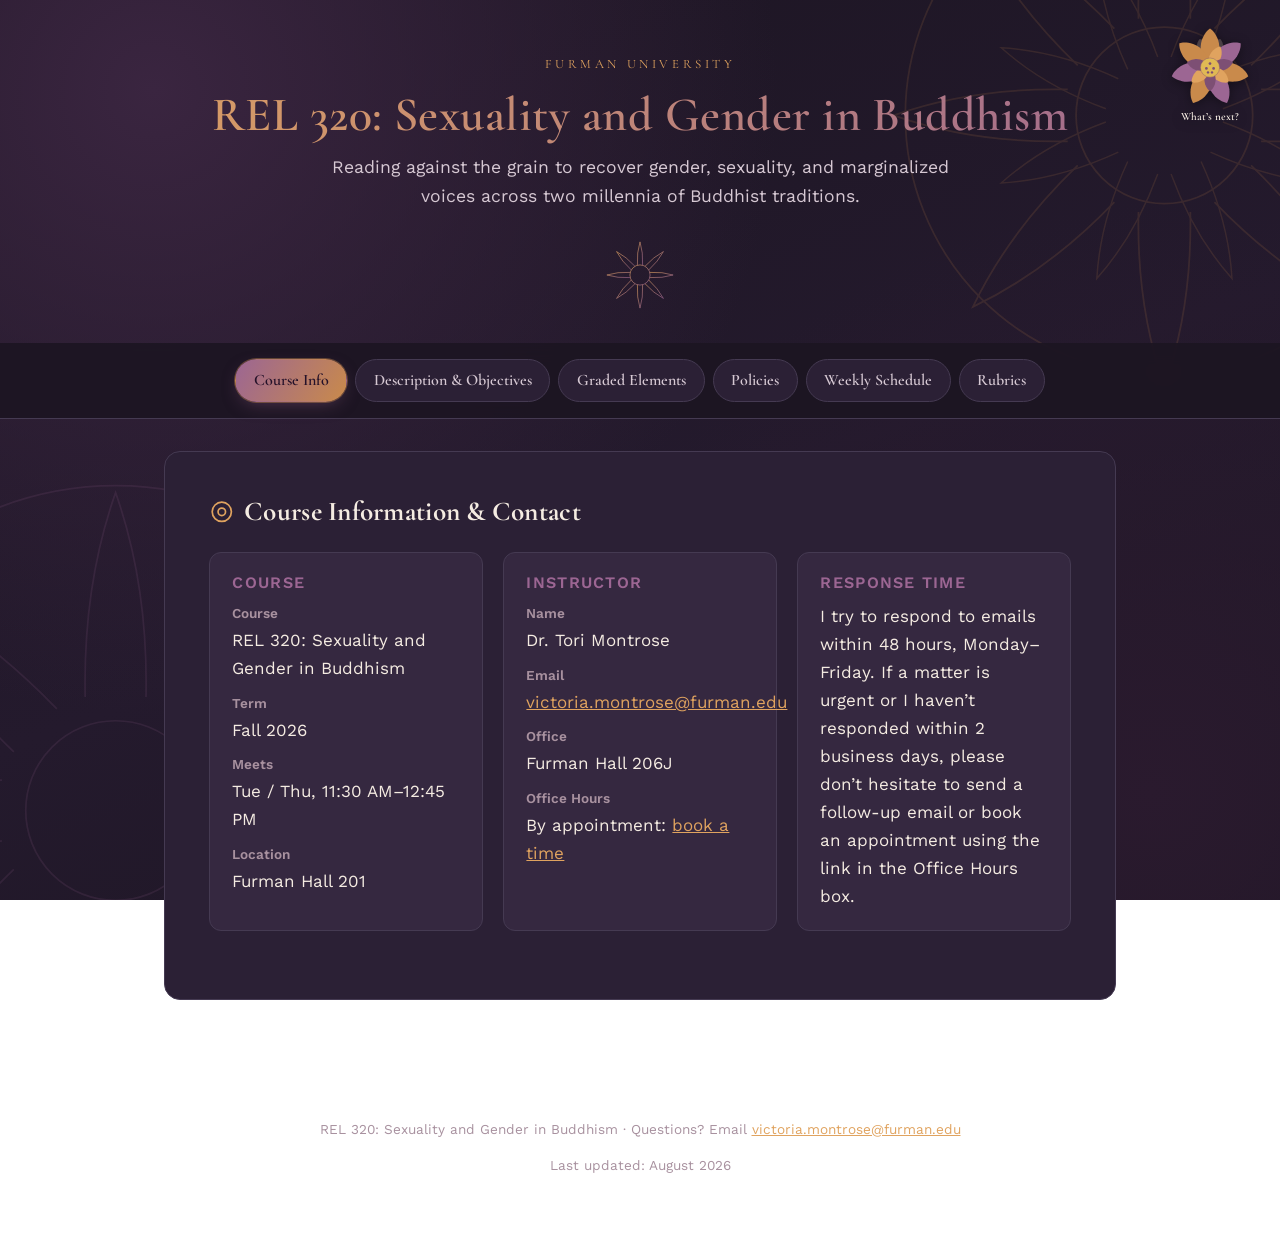
==== commit 9e77dd86: "Add "What's next?" button: jumps to this week on the Weekly Schedule Lotus-flower-shaped button, sam" ====
--- a/index.html
+++ b/index.html
@@ -60,6 +60,43 @@
 </div>
 
 <header class="site-header">
+  <button type="button" id="whats-next-btn" class="whats-next-btn" aria-label="What&rsquo;s next? Jump to this week on the schedule">
+    <svg viewBox="0 0 130 152" xmlns="http://www.w3.org/2000/svg" aria-hidden="true">
+      <defs>
+        <path id="lotus-petal" d="M0,0 C-11,-10 -14,-23 -10,-35 C-7,-43 -3,-47 0,-49 C3,-47 7,-43 10,-35 C14,-23 11,-10 0,0 Z"/>
+        <path id="lotus-sepal" d="M0,0 C-6,-4 -9,-10 -8,-17 C-5,-21 5,-21 8,-17 C9,-10 6,-4 0,0 Z"/>
+      </defs>
+      <g transform="translate(65,62)">
+        <!-- sepals peeking from behind the bloom -->
+        <use href="#lotus-sepal" transform="rotate(160) translate(0,38)" fill="#4a3f45"/>
+        <use href="#lotus-sepal" transform="rotate(200) translate(0,38)" fill="#4a3f45"/>
+        <!-- outer ring of rounded petals -->
+        <use href="#lotus-petal" transform="rotate(0)" fill="#c98a4b"/>
+        <use href="#lotus-petal" transform="rotate(51.4)" fill="#9c6693"/>
+        <use href="#lotus-petal" transform="rotate(102.8)" fill="#c98a4b"/>
+        <use href="#lotus-petal" transform="rotate(154.3)" fill="#9c6693"/>
+        <use href="#lotus-petal" transform="rotate(205.7)" fill="#c98a4b"/>
+        <use href="#lotus-petal" transform="rotate(257.1)" fill="#9c6693"/>
+        <use href="#lotus-petal" transform="rotate(308.6)" fill="#c98a4b"/>
+        <!-- inner ring, same rounded shape at smaller scale, nested between outer petals -->
+        <use href="#lotus-petal" transform="rotate(25.7) scale(0.6)" fill="#e0a35f"/>
+        <use href="#lotus-petal" transform="rotate(77.1) scale(0.6)" fill="#7d4f74"/>
+        <use href="#lotus-petal" transform="rotate(128.6) scale(0.6)" fill="#e0a35f"/>
+        <use href="#lotus-petal" transform="rotate(180) scale(0.6)" fill="#7d4f74"/>
+        <use href="#lotus-petal" transform="rotate(231.4) scale(0.6)" fill="#e0a35f"/>
+        <use href="#lotus-petal" transform="rotate(282.9) scale(0.6)" fill="#7d4f74"/>
+        <!-- seed pod with characteristic dotted holes -->
+        <circle r="12" fill="#e0b954"/>
+        <circle r="12" fill="none" stroke="#7d4f74" stroke-width="1" opacity="0.5"/>
+        <circle cx="0" cy="-5" r="1.7" fill="#7d4f74"/>
+        <circle cx="4.5" cy="1" r="1.7" fill="#7d4f74"/>
+        <circle cx="-4.5" cy="1" r="1.7" fill="#7d4f74"/>
+        <circle cx="2.5" cy="6" r="1.5" fill="#7d4f74"/>
+        <circle cx="-2.5" cy="6" r="1.5" fill="#7d4f74"/>
+      </g>
+      <text x="65" y="128" text-anchor="middle" font-family="var(--font-display), serif" font-size="14" font-weight="600" fill="var(--ink)">What&rsquo;s next?</text>
+    </svg>
+  </button>
   <span class="site-header__eyebrow">Furman University</span>
   <h1>REL 320: Sexuality and Gender in Buddhism</h1>
   <p class="subtitle">Reading against the grain to recover gender, sexuality, and marginalized voices across two millennia of Buddhist traditions.</p>
@@ -198,7 +235,7 @@
 
     <div class="policy-block accent-plum">
       <h3>Engagement with Readings on Perusall &mdash; 15%</h3>
-      <p>In addition to the course textbook, weekly readings will be posted to Perusall, which can be accessed through the course Moodle page. Prior to class, you will annotate the day&rsquo;s assigned reading with your comments, questions, observations, and reflections. Perusall comments are time stamped and must be made <strong>by 9pm the evening prior to class</strong> to receive credit. I value the quality of the annotation more than the quantity of annotations you make. Thoughtful responses to classmates&rsquo; comments or questions are also welcomed.</p>
+      <p>In addition to the course textbook, weekly readings will be posted to Perusall, which can be accessed through the course Moodle page. Prior to class, you will annotate the day&rsquo;s assigned reading with your comments, questions, observations, and reflections. Perusall comments are time stamped and must be made <strong>by 9am the morning of class</strong> to receive credit. I value the quality of the annotation more than the quantity of annotations you make. Thoughtful responses to classmates&rsquo; comments or questions are also welcomed.</p>
     </div>
 
     <div class="policy-block">
@@ -324,35 +361,35 @@
           </tr>
         </thead>
         <tbody>
-          <tr><td>1</td><td>Tue. 8/25</td><td>Framing Gender and Buddhism</td><td>&mdash;</td><td></td></tr>
-          <tr><td>2</td><td>Thu. 8/27</td><td>Framing Gender and Buddhism</td><td>Chapters 1&ndash;4 of <em>Buddhish</em> (scanned)</td><td></td></tr>
-          <tr><td>3</td><td>Tue. 9/1</td><td>Framing Gender and Buddhism</td><td>Watch PBS Doc, <em>The Buddha</em>. Try to find any and all references to women in this film.</td><td></td></tr>
-          <tr><td>4</td><td>Thu. 9/3</td><td>Framing Gender and Buddhism</td><td>Collett, &ldquo;Introduction&rdquo;</td><td></td></tr>
-          <tr><td>5</td><td>Tue. 9/8</td><td>Framing Gender and Buddhism</td><td>Collett, Chapter 1 &ldquo;Buddhism and Gender Equality&rdquo;</td><td></td></tr>
-          <tr><td>6</td><td>Thu. 9/10</td><td>Karma, Rebirth, and Gender</td><td>Collett, Chapter 2 &ldquo;Women in Buddhist Texts&rdquo;</td><td>Quiz 1 guidelines distributed</td></tr>
-          <tr><td>7</td><td>Tue. 9/15</td><td>Karma, Rebirth, and Gender</td><td>Powers, <em>A Bull of a Man</em>, Ch. 1: &ldquo;The Ultimate Man&rdquo;</td><td></td></tr>
-          <tr><td>8</td><td>Thu. 9/17</td><td>Karma, Rebirth, and Gender</td><td>Quiz 1 and reading from The <em>Therigatha</em></td><td>In-class Quiz 1</td></tr>
-          <tr><td>9</td><td>Tue. 9/22</td><td>Karma, Rebirth, and Gender</td><td>Group 1: Ohnuma, &ldquo;&lsquo;Short-Lived&rsquo; versus &lsquo;Long-Standing&rsquo;: Maya and Mahaprajapati Compared,&rdquo; in <em>Ties that Bind</em> (113&ndash;133)<br>Group 2: Engelmajer, &ldquo;&lsquo;Like a Mother Her Only Child&rsquo;: Mothering in the Pali Canon&rdquo;</td><td></td></tr>
-          <tr><td>10</td><td>Thu. 9/24</td><td>Liberation, Gender, and Sexuality</td><td>Collett, Chapter 3 &ldquo;Gender and Buddhist Doctrine&rdquo;<br>In class we will read portions of the Lotus Sutra, &ldquo;The Naga King&rsquo;s Daughter&rdquo; and Ohnuma, &ldquo;R&#363;py&#257;vat&#299; Gives Away Her Breasts&rdquo;</td><td></td></tr>
-          <tr><td>11</td><td>Tue. 9/29</td><td>Liberation, Gender, and Sexuality</td><td>Balkwill, &ldquo;Why does a woman need to become a man in order to become a Buddha?: Past investigations, new leads&rdquo;<br>Blair, &ldquo;Mothers of the Buddhas: Transforming Women into Buddhas&rdquo;</td><td></td></tr>
-          <tr><td>12</td><td>Thu. 10/1</td><td>Liberation, Gender, and Sexuality</td><td>Gyatso, &ldquo;Sex&rdquo; in <em>Critical Terms for the Study of Buddhism</em> (p. 271&ndash;290)<br>In class we will read the Vasumitra chapter from the <em>Avatamsaka Sutra</em></td><td>Quiz 2 guidelines distributed</td></tr>
-          <tr><td>13</td><td>Tue. 10/6</td><td>Liberation, Gender, and Sexuality</td><td>Li, &ldquo;Dancing Guanyin&rdquo;<br>Collett, Ch. 4 &ldquo;Portraits of Buddhist Women&rdquo; p. 109&ndash;129</td><td></td></tr>
-          <tr><td>14</td><td>Thu. 10/8</td><td>Liberation, Gender, and Sexuality</td><td>&mdash;</td><td>In-class Quiz 2</td></tr>
-          <tr><td>15</td><td>Thu. 10/15</td><td>Women&rsquo;s Agency and Power in Buddhist History</td><td>In class, we will watch <em>To the Land of Bliss</em></td><td></td></tr>
-          <tr><td>16</td><td>Tue. 10/20</td><td>Women&rsquo;s Agency and Power in Buddhist History</td><td>Collett, Ch. 6: &ldquo;Deities, Teachers, Lineages: Central and East Asia&rdquo; p. 159&ndash;186</td><td></td></tr>
-          <tr><td>17</td><td>Thu. 10/22</td><td>Women&rsquo;s Agency and Power in Buddhist History</td><td>Introduction from <em>The Tara Tantra</em>, trans. Susan Landesman</td><td></td></tr>
-          <tr><td>18</td><td>Tue. 10/27</td><td>Women&rsquo;s Agency and Power in Buddhist History</td><td>Read Gayley, &ldquo;Gendered Hagiography in Tibet&rdquo;</td><td></td></tr>
-          <tr><td>19</td><td>Thu. 10/29</td><td>Women&rsquo;s Agency and Power in Buddhist History</td><td>Kim Iryop, <em>Reflections of a Zen Buddhist Nun</em><br>Remember we read about Kim Iryop briefly in Collett&rsquo;s Ch. 6 &mdash; please read the instructor comments on the Perusall PDF for more context.</td><td></td></tr>
-          <tr><td>20</td><td>Tue. 11/3</td><td>Women&rsquo;s Agency and Power in Buddhist History</td><td>&mdash;</td><td></td></tr>
-          <tr><td>21</td><td>Thu. 11/5</td><td>Women&rsquo;s Agency and Power in Buddhist History</td><td>&mdash;</td><td></td></tr>
-          <tr><td>22</td><td>Tue. 11/10</td><td>Identity in Contemporary Buddhism</td><td>LGBTQI+ Buddhists in Asia &mdash; Kodo Nishimura</td><td>Quiz 3 guidelines distributed</td></tr>
-          <tr><td>23</td><td>Thu. 11/12</td><td>Identity in Contemporary Buddhism</td><td>LGBTQI+ Buddhists in the U.S. &mdash; Zenju Earthlyn Manuel, <em>The Way of Tenderness: Awakening Through Race, Sexuality, and Gender</em> (excerpt)<br>In class we will read/watch Lama Rod Owens (excerpt from <em>The New Saints</em>)</td><td></td></tr>
-          <tr><td>24</td><td>Tue. 11/17</td><td>Identity in Contemporary Buddhism</td><td>Watch: <em>The Buddha&rsquo;s Forgotten Nuns</em> (documentary)</td><td><mark>Quiz 3 in-class</mark></td></tr>
-          <tr><td>25</td><td>Thu. 11/19</td><td>Identity in Contemporary Buddhism</td><td>Read Mrozik, &ldquo;Sri Lankan Buddhist Nuns: Complicating the Debate over Ordination&rdquo;</td><td></td></tr>
-          <tr><td>26</td><td>Tue. 11/24</td><td>Identity in Contemporary Buddhism</td><td>Watch: Jeong Kwan episode of <em>Chef&rsquo;s Table</em> on Netflix. RRJ: compare and contrast Jeong Kwan to Qiyuan Xinggang and Chiyo-ni (from Collett).</td><td></td></tr>
-          <tr><td>27</td><td>Tue. 12/1</td><td>Identity in Contemporary Buddhism</td><td>Read Battaglia, &ldquo;Becoming Bhikkuni&rdquo;<br>In class we will read a Tricycle article on the Thai Bhikkhuni Sangha</td><td></td></tr>
-          <tr><td>28</td><td>Thu. 12/3</td><td>Final Project</td><td><p class="tbd">[Add plans for this final-project work session.]</p></td><td></td></tr>
-          <tr><td>29</td><td>Tue. 12/8</td><td>LDOC / Debrief</td><td><mark>Final project written in class</mark></td><td><mark>RRJs due</mark></td></tr>
+          <tr data-date="2026-08-25"><td>1</td><td>Tue. 8/25</td><td>Framing Gender and Buddhism</td><td>&mdash;</td><td></td></tr>
+          <tr data-date="2026-08-27"><td>2</td><td>Thu. 8/27</td><td>Framing Gender and Buddhism</td><td>Chapters 1&ndash;4 of <em>Buddhish</em> (scanned)</td><td></td></tr>
+          <tr data-date="2026-09-01"><td>3</td><td>Tue. 9/1</td><td>Framing Gender and Buddhism</td><td>Watch PBS Doc, <em>The Buddha</em>. Try to find any and all references to women in this film.</td><td></td></tr>
+          <tr data-date="2026-09-03"><td>4</td><td>Thu. 9/3</td><td>Framing Gender and Buddhism</td><td>Collett, &ldquo;Introduction&rdquo;</td><td></td></tr>
+          <tr data-date="2026-09-08"><td>5</td><td>Tue. 9/8</td><td>Framing Gender and Buddhism</td><td>Collett, Chapter 1 &ldquo;Buddhism and Gender Equality&rdquo;</td><td></td></tr>
+          <tr data-date="2026-09-10"><td>6</td><td>Thu. 9/10</td><td>Karma, Rebirth, and Gender</td><td>Collett, Chapter 2 &ldquo;Women in Buddhist Texts&rdquo;</td><td><mark>Quiz 1 guidelines distributed</mark></td></tr>
+          <tr data-date="2026-09-15"><td>7</td><td>Tue. 9/15</td><td>Karma, Rebirth, and Gender</td><td>Powers, <em>A Bull of a Man</em>, Ch. 1: &ldquo;The Ultimate Man&rdquo;</td><td></td></tr>
+          <tr data-date="2026-09-17"><td>8</td><td>Thu. 9/17</td><td>Karma, Rebirth, and Gender</td><td>Quiz 1 and reading from The <em>Therigatha</em></td><td><mark>In-class Quiz 1</mark></td></tr>
+          <tr data-date="2026-09-22"><td>9</td><td>Tue. 9/22</td><td>Karma, Rebirth, and Gender</td><td>Group 1: Ohnuma, &ldquo;&lsquo;Short-Lived&rsquo; versus &lsquo;Long-Standing&rsquo;: Maya and Mahaprajapati Compared,&rdquo; in <em>Ties that Bind</em> (113&ndash;133)<br>Group 2: Engelmajer, &ldquo;&lsquo;Like a Mother Her Only Child&rsquo;: Mothering in the Pali Canon&rdquo;</td><td></td></tr>
+          <tr data-date="2026-09-24"><td>10</td><td>Thu. 9/24</td><td>Liberation, Gender, and Sexuality</td><td>Collett, Chapter 3 &ldquo;Gender and Buddhist Doctrine&rdquo;<br>In class we will read portions of the Lotus Sutra, &ldquo;The Naga King&rsquo;s Daughter&rdquo; and Ohnuma, &ldquo;R&#363;py&#257;vat&#299; Gives Away Her Breasts&rdquo;</td><td></td></tr>
+          <tr data-date="2026-09-29"><td>11</td><td>Tue. 9/29</td><td>Liberation, Gender, and Sexuality</td><td>Balkwill, &ldquo;Why does a woman need to become a man in order to become a Buddha?: Past investigations, new leads&rdquo;<br>Blair, &ldquo;Mothers of the Buddhas: Transforming Women into Buddhas&rdquo;</td><td></td></tr>
+          <tr data-date="2026-10-01"><td>12</td><td>Thu. 10/1</td><td>Liberation, Gender, and Sexuality</td><td>Gyatso, &ldquo;Sex&rdquo; in <em>Critical Terms for the Study of Buddhism</em> (p. 271&ndash;290)<br>In class we will read the Vasumitra chapter from the <em>Avatamsaka Sutra</em></td><td><mark>Quiz 2 guidelines distributed</mark></td></tr>
+          <tr data-date="2026-10-06"><td>13</td><td>Tue. 10/6</td><td>Liberation, Gender, and Sexuality</td><td>Li, &ldquo;Dancing Guanyin&rdquo;<br>Collett, Ch. 4 &ldquo;Portraits of Buddhist Women&rdquo; p. 109&ndash;129</td><td></td></tr>
+          <tr data-date="2026-10-08"><td>14</td><td>Thu. 10/8</td><td>Liberation, Gender, and Sexuality</td><td>&mdash;</td><td><mark>In-class Quiz 2</mark></td></tr>
+          <tr data-date="2026-10-15"><td>15</td><td>Thu. 10/15</td><td>Women&rsquo;s Agency and Power in Buddhist History</td><td>In class, we will watch <em>To the Land of Bliss</em></td><td></td></tr>
+          <tr data-date="2026-10-20"><td>16</td><td>Tue. 10/20</td><td>Women&rsquo;s Agency and Power in Buddhist History</td><td>Collett, Ch. 6: &ldquo;Deities, Teachers, Lineages: Central and East Asia&rdquo; p. 159&ndash;186</td><td></td></tr>
+          <tr data-date="2026-10-22"><td>17</td><td>Thu. 10/22</td><td>Women&rsquo;s Agency and Power in Buddhist History</td><td>Introduction from <em>The Tara Tantra</em>, trans. Susan Landesman</td><td></td></tr>
+          <tr data-date="2026-10-27"><td>18</td><td>Tue. 10/27</td><td>Women&rsquo;s Agency and Power in Buddhist History</td><td>Read Gayley, &ldquo;Gendered Hagiography in Tibet&rdquo;</td><td></td></tr>
+          <tr data-date="2026-10-29"><td>19</td><td>Thu. 10/29</td><td>Women&rsquo;s Agency and Power in Buddhist History</td><td>Kim Iryop, <em>Reflections of a Zen Buddhist Nun</em><br>Remember we read about Kim Iryop briefly in Collett&rsquo;s Ch. 6 &mdash; please read the instructor comments on the Perusall PDF for more context.</td><td></td></tr>
+          <tr data-date="2026-11-03"><td>20</td><td>Tue. 11/3</td><td>Women&rsquo;s Agency and Power in Buddhist History</td><td>&mdash;</td><td></td></tr>
+          <tr data-date="2026-11-05"><td>21</td><td>Thu. 11/5</td><td>Women&rsquo;s Agency and Power in Buddhist History</td><td>&mdash;</td><td></td></tr>
+          <tr data-date="2026-11-10"><td>22</td><td>Tue. 11/10</td><td>Identity in Contemporary Buddhism</td><td>LGBTQI+ Buddhists in Asia &mdash; Kodo Nishimura</td><td><mark>Quiz 3 guidelines distributed</mark></td></tr>
+          <tr data-date="2026-11-12"><td>23</td><td>Thu. 11/12</td><td>Identity in Contemporary Buddhism</td><td>LGBTQI+ Buddhists in the U.S. &mdash; Zenju Earthlyn Manuel, <em>The Way of Tenderness: Awakening Through Race, Sexuality, and Gender</em> (excerpt)<br>In class we will read/watch Lama Rod Owens (excerpt from <em>The New Saints</em>)</td><td></td></tr>
+          <tr data-date="2026-11-17"><td>24</td><td>Tue. 11/17</td><td>Identity in Contemporary Buddhism</td><td>Watch: <em>The Buddha&rsquo;s Forgotten Nuns</em> (documentary)</td><td><mark>Quiz 3 in-class</mark></td></tr>
+          <tr data-date="2026-11-19"><td>25</td><td>Thu. 11/19</td><td>Identity in Contemporary Buddhism</td><td>Read Mrozik, &ldquo;Sri Lankan Buddhist Nuns: Complicating the Debate over Ordination&rdquo;</td><td></td></tr>
+          <tr data-date="2026-11-24"><td>26</td><td>Tue. 11/24</td><td>Identity in Contemporary Buddhism</td><td>Watch: Jeong Kwan episode of <em>Chef&rsquo;s Table</em> on Netflix. RRJ: compare and contrast Jeong Kwan to Qiyuan Xinggang and Chiyo-ni (from Collett).</td><td></td></tr>
+          <tr data-date="2026-12-01"><td>27</td><td>Tue. 12/1</td><td>Identity in Contemporary Buddhism</td><td>Read Battaglia, &ldquo;Becoming Bhikkuni&rdquo;<br>In class we will read a Tricycle article on the Thai Bhikkhuni Sangha</td><td></td></tr>
+          <tr data-date="2026-12-03"><td>28</td><td>Thu. 12/3</td><td>Final Project</td><td><p class="tbd">[Add plans for this final-project work session.]</p></td><td></td></tr>
+          <tr data-date="2026-12-08"><td>29</td><td>Tue. 12/8</td><td>LDOC / Debrief</td><td><mark>Final project written in class</mark></td><td><mark>RRJs due</mark></td></tr>
         </tbody>
       </table>
     </div>
@@ -454,5 +491,6 @@
 </footer>
 
 <script src="js/tabs.js"></script>
+<script src="js/whats-next.js"></script>
 </body>
 </html>
--- a/css/styles.css
+++ b/css/styles.css
@@ -210,6 +210,61 @@
   opacity: 0.9;
 }
 
+.whats-next-btn {
+  position: absolute;
+  top: 1.1rem;
+  right: 1.1rem;
+  z-index: 2;
+  background: none;
+  border: none;
+  padding: 0;
+  cursor: pointer;
+  line-height: 0;
+  transition: transform 0.2s ease, filter 0.2s ease;
+}
+
+.whats-next-btn svg {
+  width: 6.5rem;
+  height: auto;
+  filter: drop-shadow(0 2px 6px rgba(0, 0, 0, 0.4));
+}
+
+.whats-next-btn:hover,
+.whats-next-btn:focus-visible {
+  transform: translateY(-2px) scale(1.04);
+}
+
+.whats-next-btn:focus-visible {
+  outline: 2px solid var(--copper-strong);
+  outline-offset: 4px;
+  border-radius: 6px;
+}
+
+.whats-next-btn:active {
+  transform: translateY(0) scale(1);
+}
+
+.schedule-row-highlight {
+  animation: schedule-row-pulse 2.4s ease-out 1;
+}
+
+@keyframes schedule-row-pulse {
+  0% { background-color: rgba(201, 138, 75, 0.35); }
+  100% { background-color: transparent; }
+}
+
+@media (max-width: 640px) {
+  .whats-next-btn {
+    position: static;
+    display: block;
+    margin: 0 auto 1rem;
+  }
+
+  .whats-next-btn svg {
+    width: 5.5rem;
+  }
+}
+
 main {
   position: relative;
   z-index: 1;
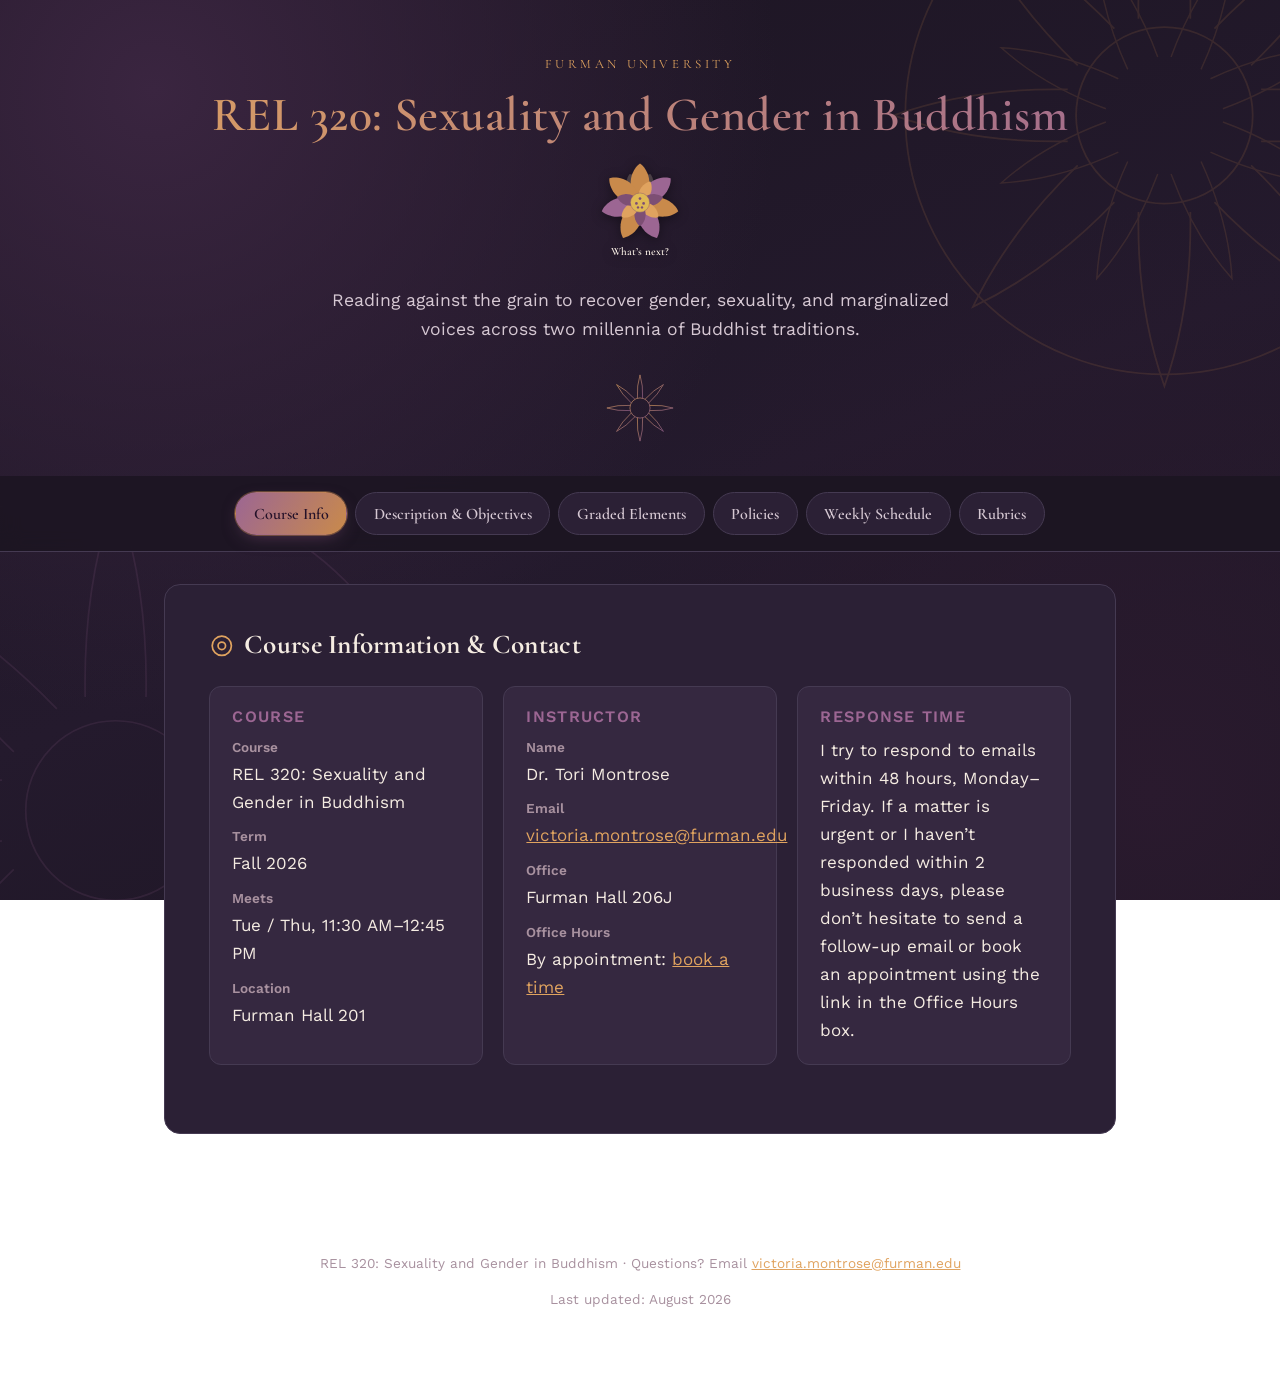
==== commit 791f8b63: "Center "What's next?" button under the title, remove editing-tip note, reword placeholders Moved the" ====
--- a/index.html
+++ b/index.html
@@ -60,6 +60,9 @@
 </div>
 
 <header class="site-header">
+  <span class="site-header__eyebrow">Furman University</span>
+  <h1>REL 320: Sexuality and Gender in Buddhism</h1>
+
   <button type="button" id="whats-next-btn" class="whats-next-btn" aria-label="What&rsquo;s next? Jump to this week on the schedule">
     <svg viewBox="0 0 130 152" xmlns="http://www.w3.org/2000/svg" aria-hidden="true">
       <defs>
@@ -97,8 +100,7 @@
       <text x="65" y="128" text-anchor="middle" font-family="var(--font-display), serif" font-size="14" font-weight="600" fill="var(--ink)">What&rsquo;s next?</text>
     </svg>
   </button>
-  <span class="site-header__eyebrow">Furman University</span>
-  <h1>REL 320: Sexuality and Gender in Buddhism</h1>
+
   <p class="subtitle">Reading against the grain to recover gender, sexuality, and marginalized voices across two millennia of Buddhist traditions.</p>
 
   <svg class="ring-divider" viewBox="0 0 100 100" aria-hidden="true" xmlns="http://www.w3.org/2000/svg" fill="none" stroke="url(#lotusGrad)" stroke-width="1">
@@ -250,7 +252,7 @@
 
     <div class="policy-block">
       <h3>Bhikkuni Ordination Game &mdash; Roles and Reflection Paper &mdash; 20%</h3>
-      <p class="tbd">[Add details about this element here.]</p>
+      <p class="tbd">Details will be added later.</p>
     </div>
   </section>
 
@@ -336,10 +338,6 @@
       Weekly Schedule
     </h2>
     <p class="lede">Subject to change &mdash; announced updates will always take precedence over this page.</p>
-
-    <div class="editor-note">
-      <strong>Editing tip:</strong> Dates below follow Furman&rsquo;s official Fall 2026 calendar (classes Aug 25&ndash;Dec 8; Fall Break Oct 12&ndash;13; Thanksgiving Nov 25&ndash;27). Last year&rsquo;s &ldquo;Wellness Day&rdquo; class cancellation isn&rsquo;t reflected here since the Fall 2026 date wasn&rsquo;t available &mdash; add it if/when announced. Session 28 (Thu 12/3) is still an open final-project work day &mdash; add your plans for it.
-    </div>
 
     <div class="table-scroll">
       <table class="schedule-table">
@@ -388,7 +386,7 @@
           <tr data-date="2026-11-19"><td>25</td><td>Thu. 11/19</td><td>Identity in Contemporary Buddhism</td><td>Read Mrozik, &ldquo;Sri Lankan Buddhist Nuns: Complicating the Debate over Ordination&rdquo;</td><td></td></tr>
           <tr data-date="2026-11-24"><td>26</td><td>Tue. 11/24</td><td>Identity in Contemporary Buddhism</td><td>Watch: Jeong Kwan episode of <em>Chef&rsquo;s Table</em> on Netflix. RRJ: compare and contrast Jeong Kwan to Qiyuan Xinggang and Chiyo-ni (from Collett).</td><td></td></tr>
           <tr data-date="2026-12-01"><td>27</td><td>Tue. 12/1</td><td>Identity in Contemporary Buddhism</td><td>Read Battaglia, &ldquo;Becoming Bhikkuni&rdquo;<br>In class we will read a Tricycle article on the Thai Bhikkhuni Sangha</td><td></td></tr>
-          <tr data-date="2026-12-03"><td>28</td><td>Thu. 12/3</td><td>Final Project</td><td><p class="tbd">[Add plans for this final-project work session.]</p></td><td></td></tr>
+          <tr data-date="2026-12-03"><td>28</td><td>Thu. 12/3</td><td>Final Project</td><td><p class="tbd">Details will be added later.</p></td><td></td></tr>
           <tr data-date="2026-12-08"><td>29</td><td>Tue. 12/8</td><td>LDOC / Debrief</td><td><mark>Final project written in class</mark></td><td><mark>RRJs due</mark></td></tr>
         </tbody>
       </table>
--- a/css/styles.css
+++ b/css/styles.css
@@ -211,10 +211,8 @@
 }
 
 .whats-next-btn {
-  position: absolute;
-  top: 1.1rem;
-  right: 1.1rem;
-  z-index: 2;
+  display: block;
+  margin: 0.5rem auto 0.75rem;
   background: none;
   border: none;
   padding: 0;
@@ -254,12 +252,6 @@
 }
 
 @media (max-width: 640px) {
-  .whats-next-btn {
-    position: static;
-    display: block;
-    margin: 0 auto 1rem;
-  }
-
   .whats-next-btn svg {
     width: 5.5rem;
   }
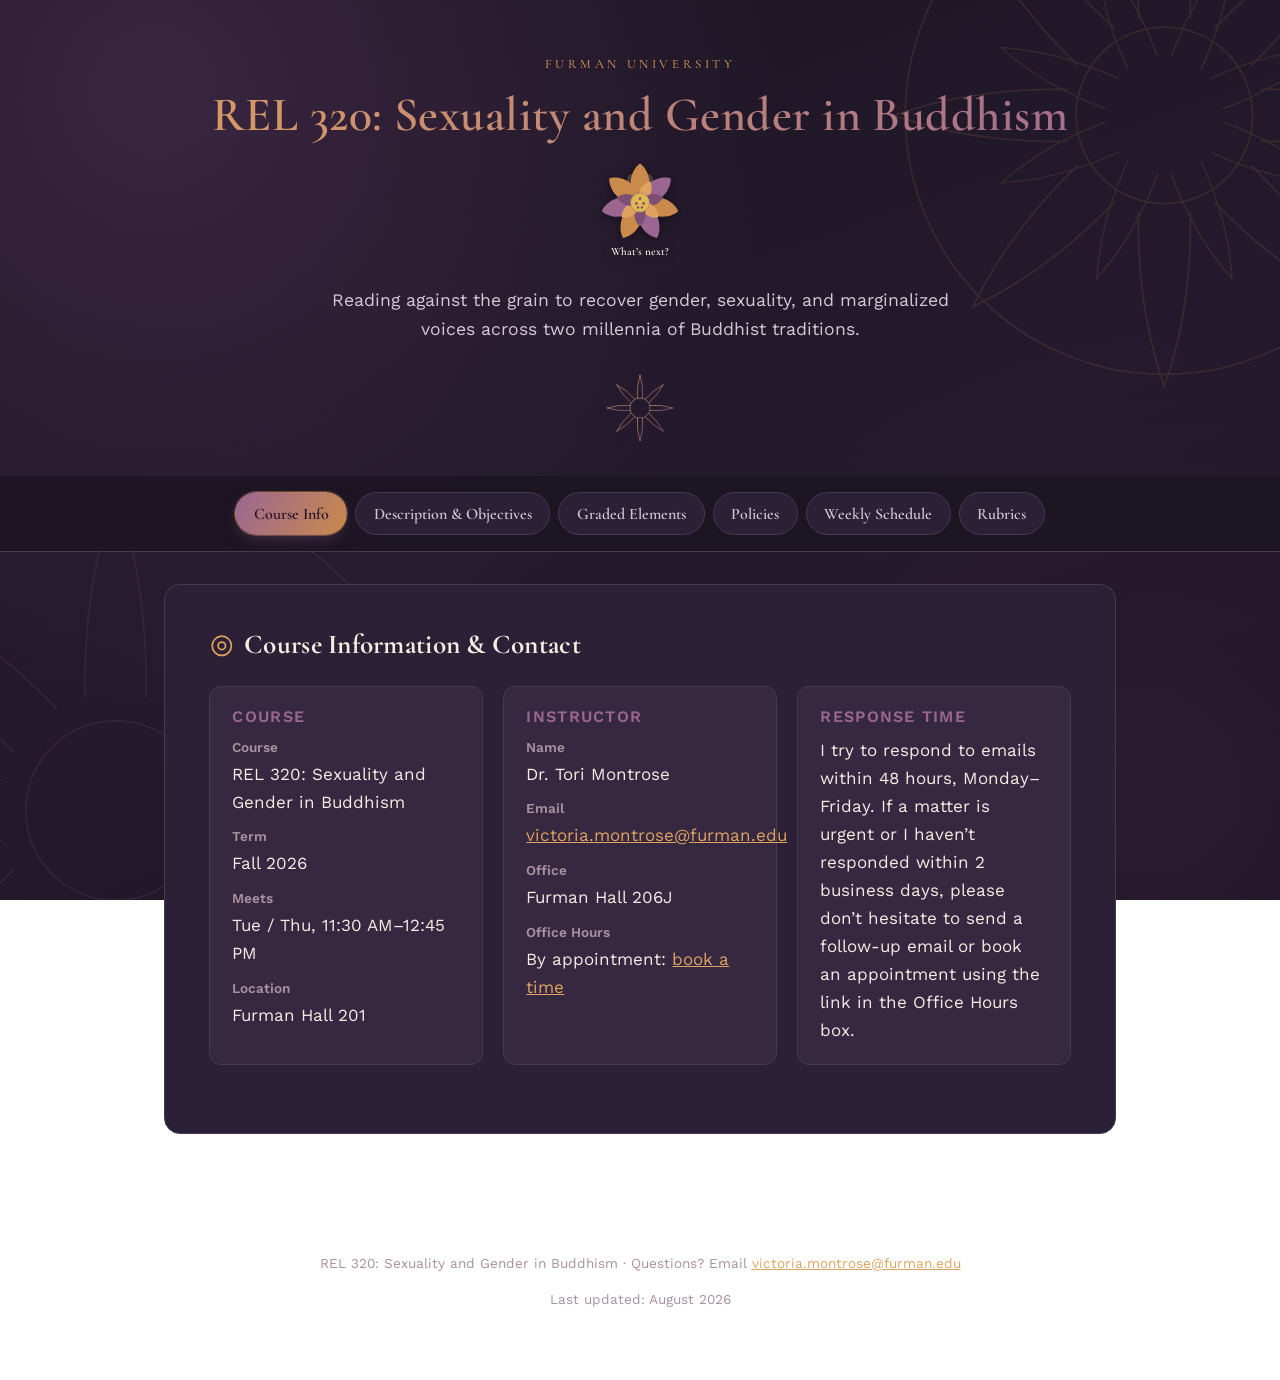
==== commit 47e293b3: "Shift 9/1-9/17 readings: Collett Intro + PBS doc merge onto 9/1, Therigatha isolated to 9/15, Quiz 1" ====
--- a/index.html
+++ b/index.html
@@ -361,12 +361,12 @@
         <tbody>
           <tr data-date="2026-08-25"><td>1</td><td>Tue. 8/25</td><td>Framing Gender and Buddhism</td><td>&mdash;</td><td></td></tr>
           <tr data-date="2026-08-27"><td>2</td><td>Thu. 8/27</td><td>Framing Gender and Buddhism</td><td>Chapters 1&ndash;4 of <em>Buddhish</em> (scanned)</td><td></td></tr>
-          <tr data-date="2026-09-01"><td>3</td><td>Tue. 9/1</td><td>Framing Gender and Buddhism</td><td>Watch PBS Doc, <em>The Buddha</em>. Try to find any and all references to women in this film.</td><td></td></tr>
-          <tr data-date="2026-09-03"><td>4</td><td>Thu. 9/3</td><td>Framing Gender and Buddhism</td><td>Collett, &ldquo;Introduction&rdquo;</td><td></td></tr>
-          <tr data-date="2026-09-08"><td>5</td><td>Tue. 9/8</td><td>Framing Gender and Buddhism</td><td>Collett, Chapter 1 &ldquo;Buddhism and Gender Equality&rdquo;</td><td></td></tr>
-          <tr data-date="2026-09-10"><td>6</td><td>Thu. 9/10</td><td>Karma, Rebirth, and Gender</td><td>Collett, Chapter 2 &ldquo;Women in Buddhist Texts&rdquo;</td><td><mark>Quiz 1 guidelines distributed</mark></td></tr>
-          <tr data-date="2026-09-15"><td>7</td><td>Tue. 9/15</td><td>Karma, Rebirth, and Gender</td><td>Powers, <em>A Bull of a Man</em>, Ch. 1: &ldquo;The Ultimate Man&rdquo;</td><td></td></tr>
-          <tr data-date="2026-09-17"><td>8</td><td>Thu. 9/17</td><td>Karma, Rebirth, and Gender</td><td>Quiz 1 and reading from The <em>Therigatha</em></td><td><mark>In-class Quiz 1</mark></td></tr>
+          <tr data-date="2026-09-01"><td>3</td><td>Tue. 9/1</td><td>Framing Gender and Buddhism</td><td>Collett, &ldquo;Introduction&rdquo;<br>In class, we will watch PBS Doc, <em>The Buddha</em>. Try to find any and all references to women in this film.</td><td></td></tr>
+          <tr data-date="2026-09-03"><td>4</td><td>Thu. 9/3</td><td>Framing Gender and Buddhism</td><td>Collett, Chapter 1 &ldquo;Buddhism and Gender Equality&rdquo;</td><td></td></tr>
+          <tr data-date="2026-09-08"><td>5</td><td>Tue. 9/8</td><td>Framing Gender and Buddhism</td><td>Collett, Chapter 2 &ldquo;Women in Buddhist Texts&rdquo;</td><td></td></tr>
+          <tr data-date="2026-09-10"><td>6</td><td>Thu. 9/10</td><td>Karma, Rebirth, and Gender</td><td>Powers, <em>A Bull of a Man</em>, Ch. 1: &ldquo;The Ultimate Man&rdquo;</td><td><mark>Quiz 1 guidelines distributed</mark></td></tr>
+          <tr data-date="2026-09-15"><td>7</td><td>Tue. 9/15</td><td>Karma, Rebirth, and Gender</td><td>Reading from The <em>Therigatha</em></td><td></td></tr>
+          <tr data-date="2026-09-17"><td>8</td><td>Thu. 9/17</td><td>Karma, Rebirth, and Gender</td><td>&mdash;</td><td><mark>In-class Quiz 1</mark></td></tr>
           <tr data-date="2026-09-22"><td>9</td><td>Tue. 9/22</td><td>Karma, Rebirth, and Gender</td><td>Group 1: Ohnuma, &ldquo;&lsquo;Short-Lived&rsquo; versus &lsquo;Long-Standing&rsquo;: Maya and Mahaprajapati Compared,&rdquo; in <em>Ties that Bind</em> (113&ndash;133)<br>Group 2: Engelmajer, &ldquo;&lsquo;Like a Mother Her Only Child&rsquo;: Mothering in the Pali Canon&rdquo;</td><td></td></tr>
           <tr data-date="2026-09-24"><td>10</td><td>Thu. 9/24</td><td>Liberation, Gender, and Sexuality</td><td>Collett, Chapter 3 &ldquo;Gender and Buddhist Doctrine&rdquo;<br>In class we will read portions of the Lotus Sutra, &ldquo;The Naga King&rsquo;s Daughter&rdquo; and Ohnuma, &ldquo;R&#363;py&#257;vat&#299; Gives Away Her Breasts&rdquo;</td><td></td></tr>
           <tr data-date="2026-09-29"><td>11</td><td>Tue. 9/29</td><td>Liberation, Gender, and Sexuality</td><td>Balkwill, &ldquo;Why does a woman need to become a man in order to become a Buddha?: Past investigations, new leads&rdquo;<br>Blair, &ldquo;Mothers of the Buddhas: Transforming Women into Buddhas&rdquo;</td><td></td></tr>
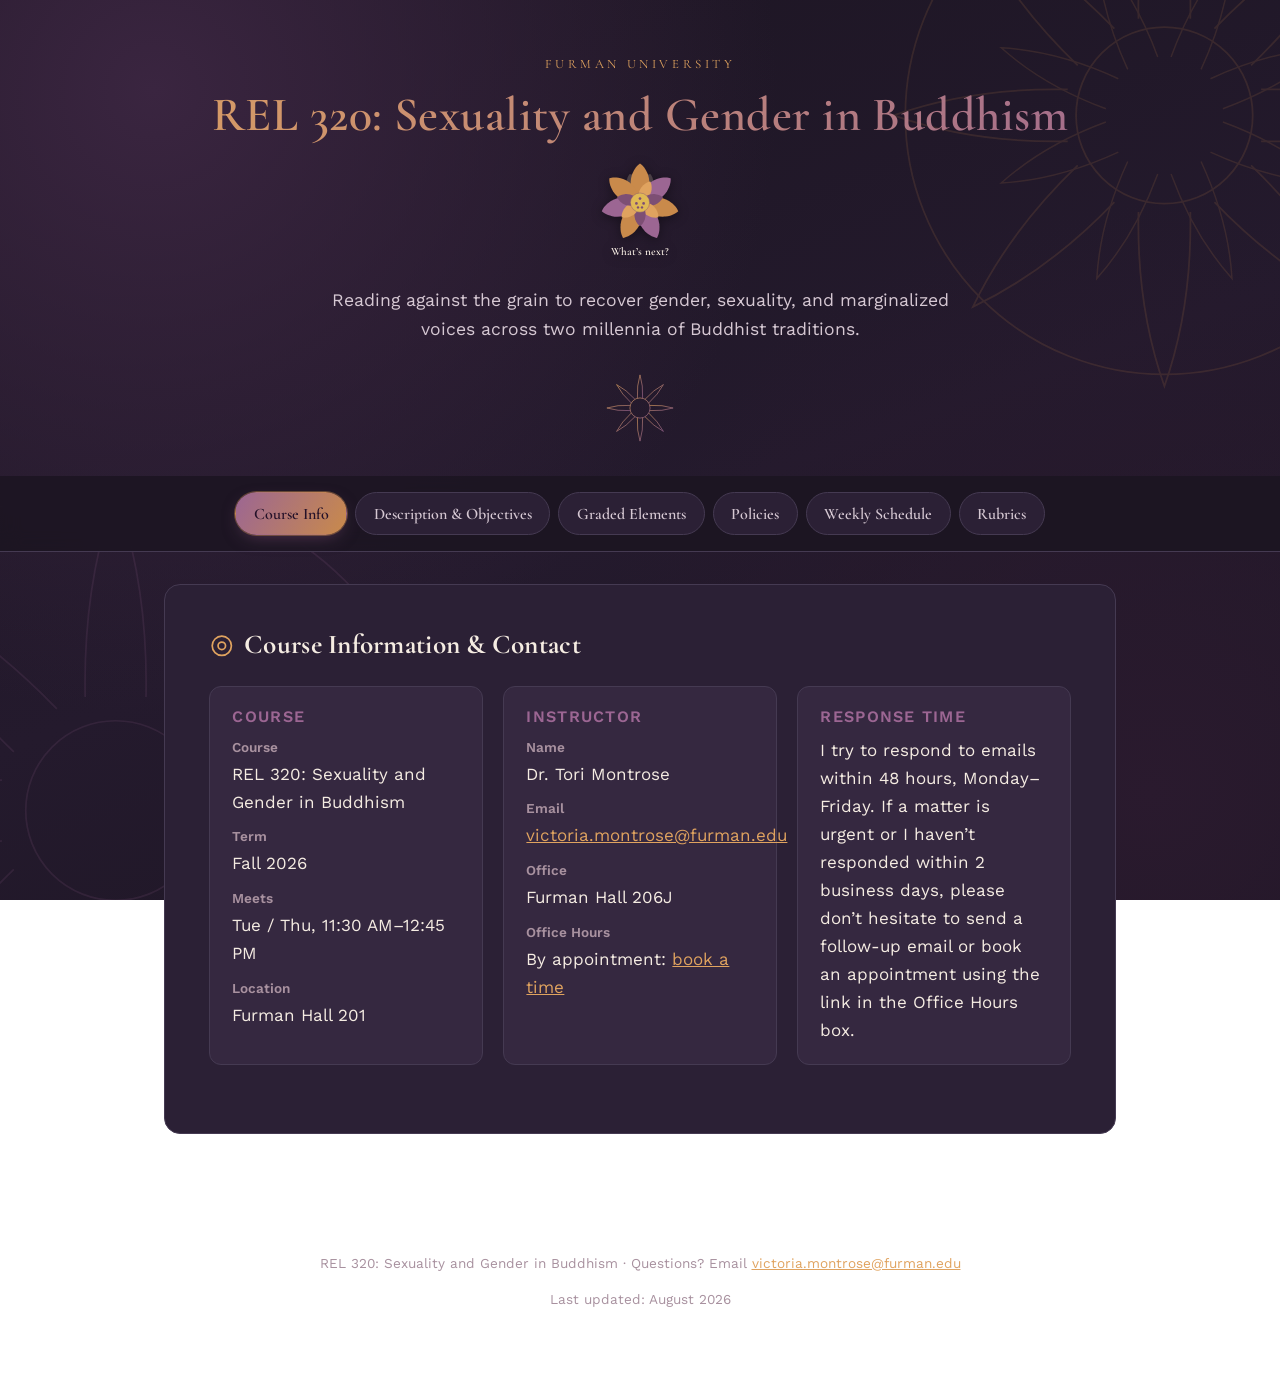
==== commit 14f86cde: "Update office hours booking link to new Outlook Bookings page Also fixes the print-pdf build script'" ====
--- a/index.html
+++ b/index.html
@@ -166,7 +166,7 @@
           <dt>Office</dt>
           <dd>Furman Hall 206J</dd>
           <dt>Office Hours</dt>
-          <dd>By appointment: <a href="https://vmontrose.youcanbook.me/">book a time</a></dd>
+          <dd>By appointment: <a href="https://outlook.office.com/book/DrToriMontrosesBookingPage@bookings.furman.edu/">book a time</a></dd>
         </dl>
       </div>
 
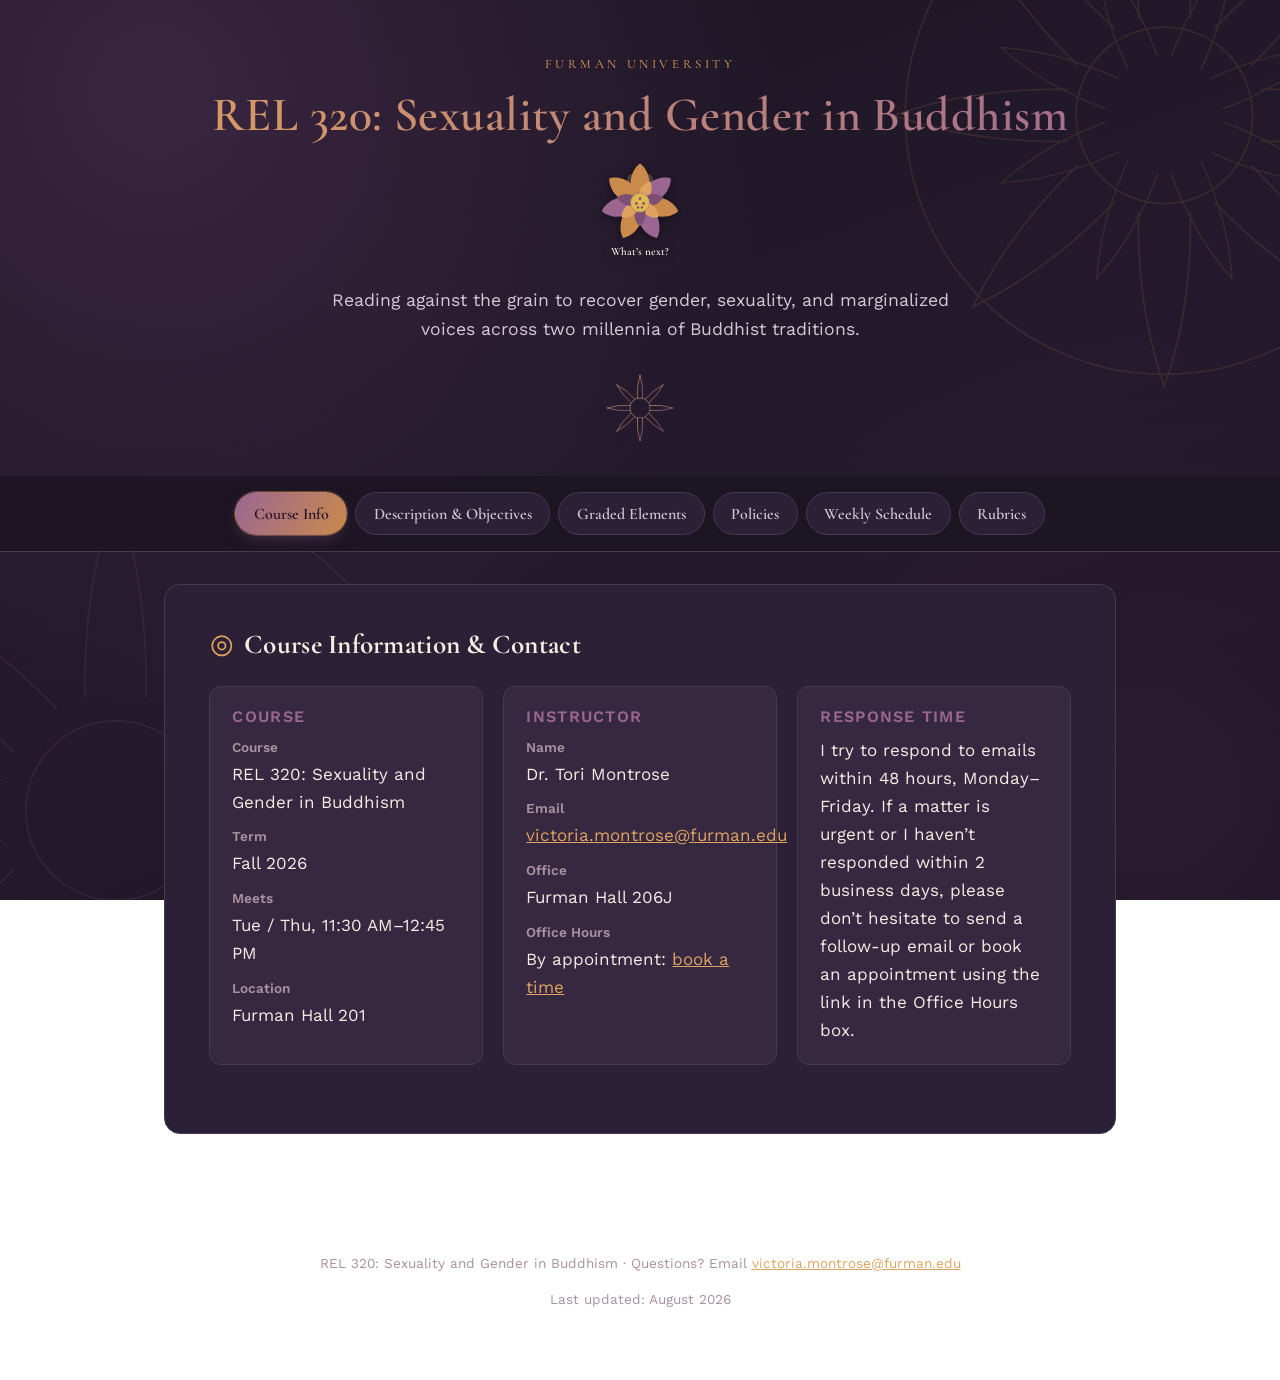
==== commit 4177cdb9: "Swap Quiz 2 and "To the Land of Bliss" film to Thu 10/15 and Thu 10/8 Co-Authored-By: Claude Sonnet " ====
--- a/index.html
+++ b/index.html
@@ -372,8 +372,8 @@
           <tr data-date="2026-09-29"><td>11</td><td>Tue. 9/29</td><td>Liberation, Gender, and Sexuality</td><td>Balkwill, &ldquo;Why does a woman need to become a man in order to become a Buddha?: Past investigations, new leads&rdquo;<br>Blair, &ldquo;Mothers of the Buddhas: Transforming Women into Buddhas&rdquo;</td><td></td></tr>
           <tr data-date="2026-10-01"><td>12</td><td>Thu. 10/1</td><td>Liberation, Gender, and Sexuality</td><td>Gyatso, &ldquo;Sex&rdquo; in <em>Critical Terms for the Study of Buddhism</em> (p. 271&ndash;290)<br>In class we will read the Vasumitra chapter from the <em>Avatamsaka Sutra</em></td><td><mark>Quiz 2 guidelines distributed</mark></td></tr>
           <tr data-date="2026-10-06"><td>13</td><td>Tue. 10/6</td><td>Liberation, Gender, and Sexuality</td><td>Li, &ldquo;Dancing Guanyin&rdquo;<br>Collett, Ch. 4 &ldquo;Portraits of Buddhist Women&rdquo; p. 109&ndash;129</td><td></td></tr>
-          <tr data-date="2026-10-08"><td>14</td><td>Thu. 10/8</td><td>Liberation, Gender, and Sexuality</td><td>&mdash;</td><td><mark>In-class Quiz 2</mark></td></tr>
-          <tr data-date="2026-10-15"><td>15</td><td>Thu. 10/15</td><td>Women&rsquo;s Agency and Power in Buddhist History</td><td>In class, we will watch <em>To the Land of Bliss</em></td><td></td></tr>
+          <tr data-date="2026-10-08"><td>14</td><td>Thu. 10/8</td><td>Liberation, Gender, and Sexuality</td><td>In class, we will watch <em>To the Land of Bliss</em></td><td></td></tr>
+          <tr data-date="2026-10-15"><td>15</td><td>Thu. 10/15</td><td>Women&rsquo;s Agency and Power in Buddhist History</td><td>&mdash;</td><td><mark>In-class Quiz 2</mark></td></tr>
           <tr data-date="2026-10-20"><td>16</td><td>Tue. 10/20</td><td>Women&rsquo;s Agency and Power in Buddhist History</td><td>Collett, Ch. 6: &ldquo;Deities, Teachers, Lineages: Central and East Asia&rdquo; p. 159&ndash;186</td><td></td></tr>
           <tr data-date="2026-10-22"><td>17</td><td>Thu. 10/22</td><td>Women&rsquo;s Agency and Power in Buddhist History</td><td>Introduction from <em>The Tara Tantra</em>, trans. Susan Landesman</td><td></td></tr>
           <tr data-date="2026-10-27"><td>18</td><td>Tue. 10/27</td><td>Women&rsquo;s Agency and Power in Buddhist History</td><td>Read Gayley, &ldquo;Gendered Hagiography in Tibet&rdquo;</td><td></td></tr>
